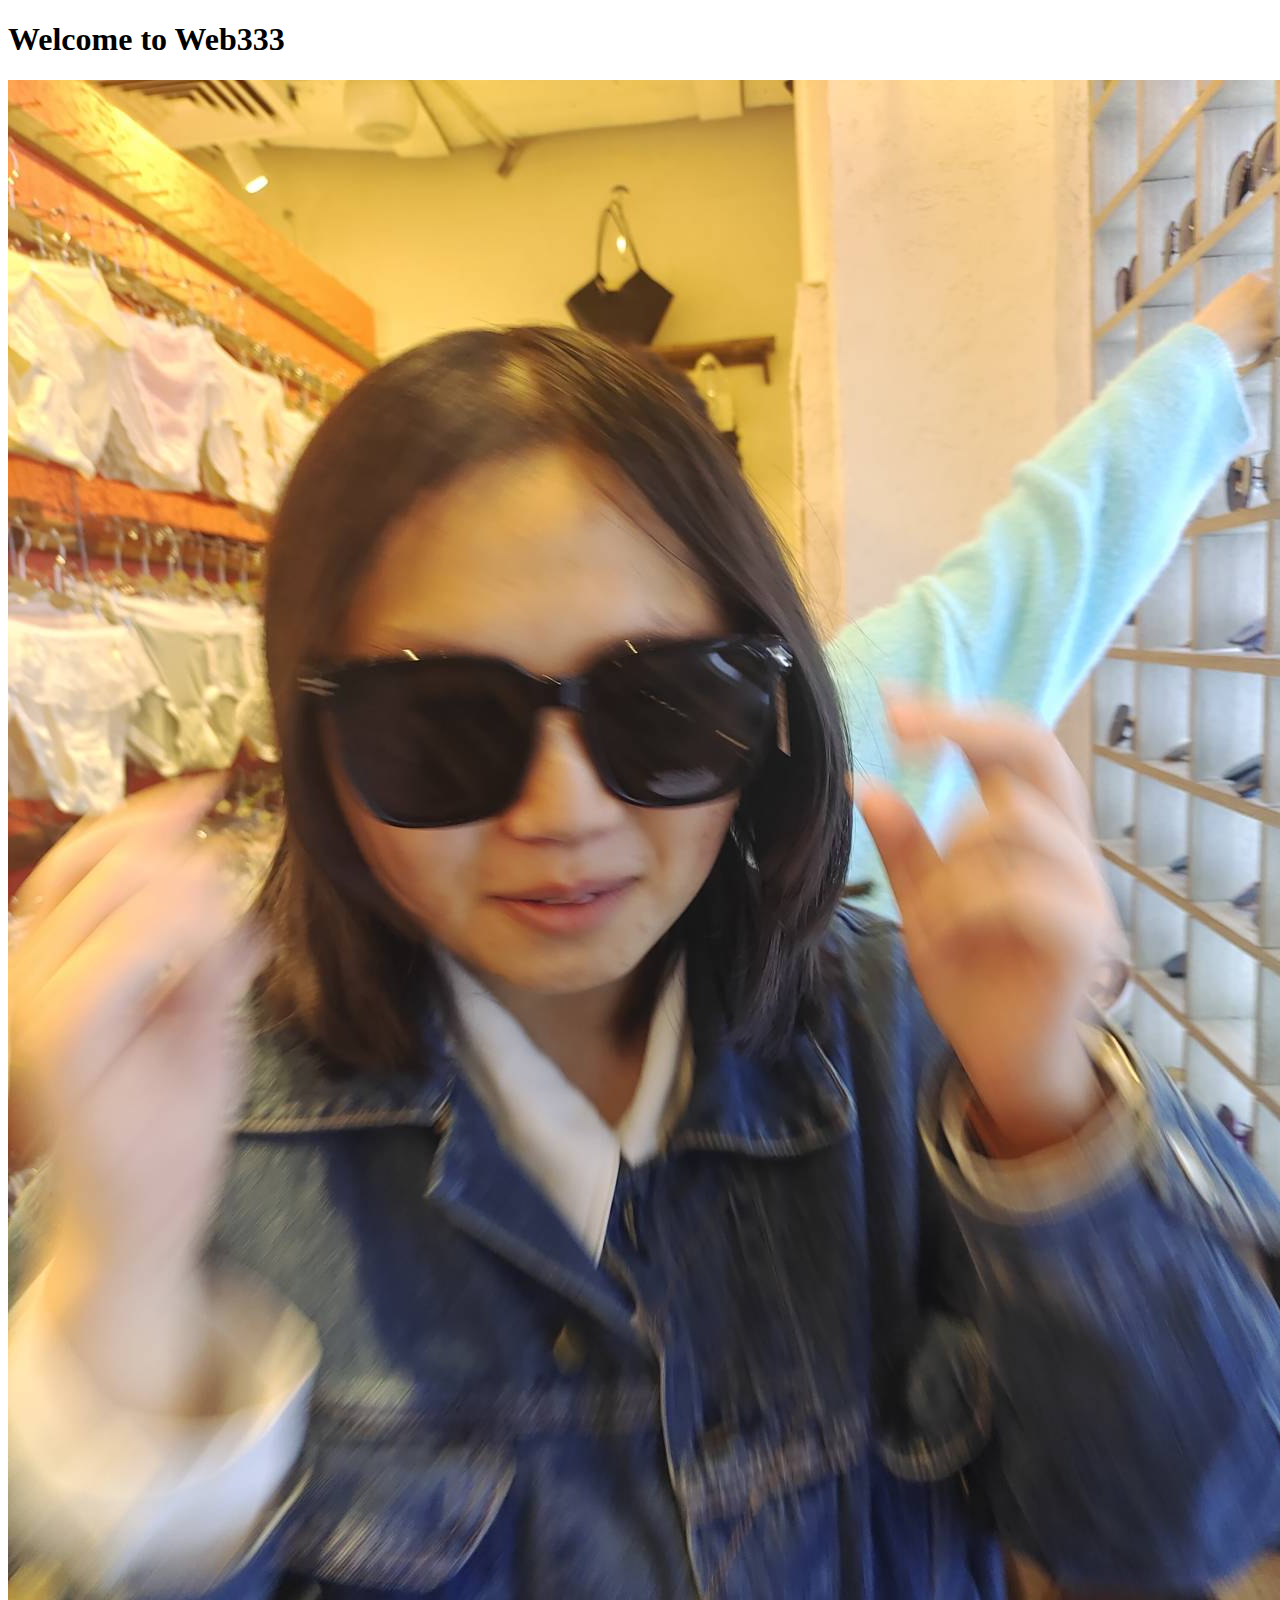
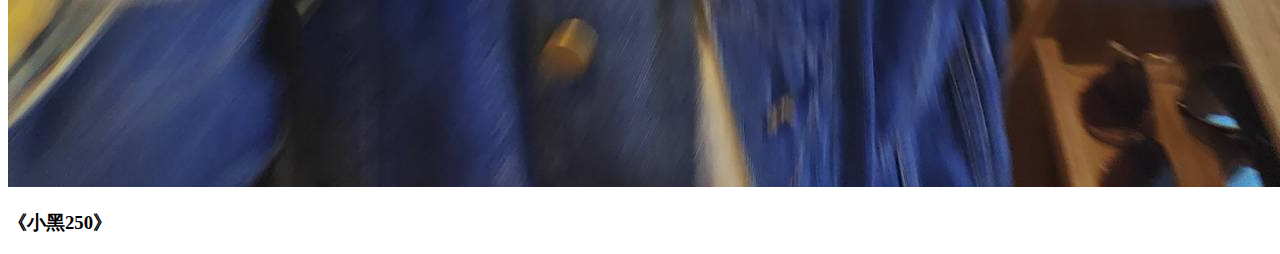
==== index.html @ a86bb430 "update" ====
<!DOCTYPE html>
<html lang="en">
<head>
  <meta charset="UTF-8">
  <meta http-equiv="X-UA-Compatible" content="IE=edge">
  <meta name="viewport" content="width=device-width, initial-scale=1.0">
  <title>Web333</title>
</head>
<body>
  <h1>Welcome to Web333</h1>
  <img src="./hh.jpg"/>
  <h3>《小黑250》</h3>
</body>
</html>
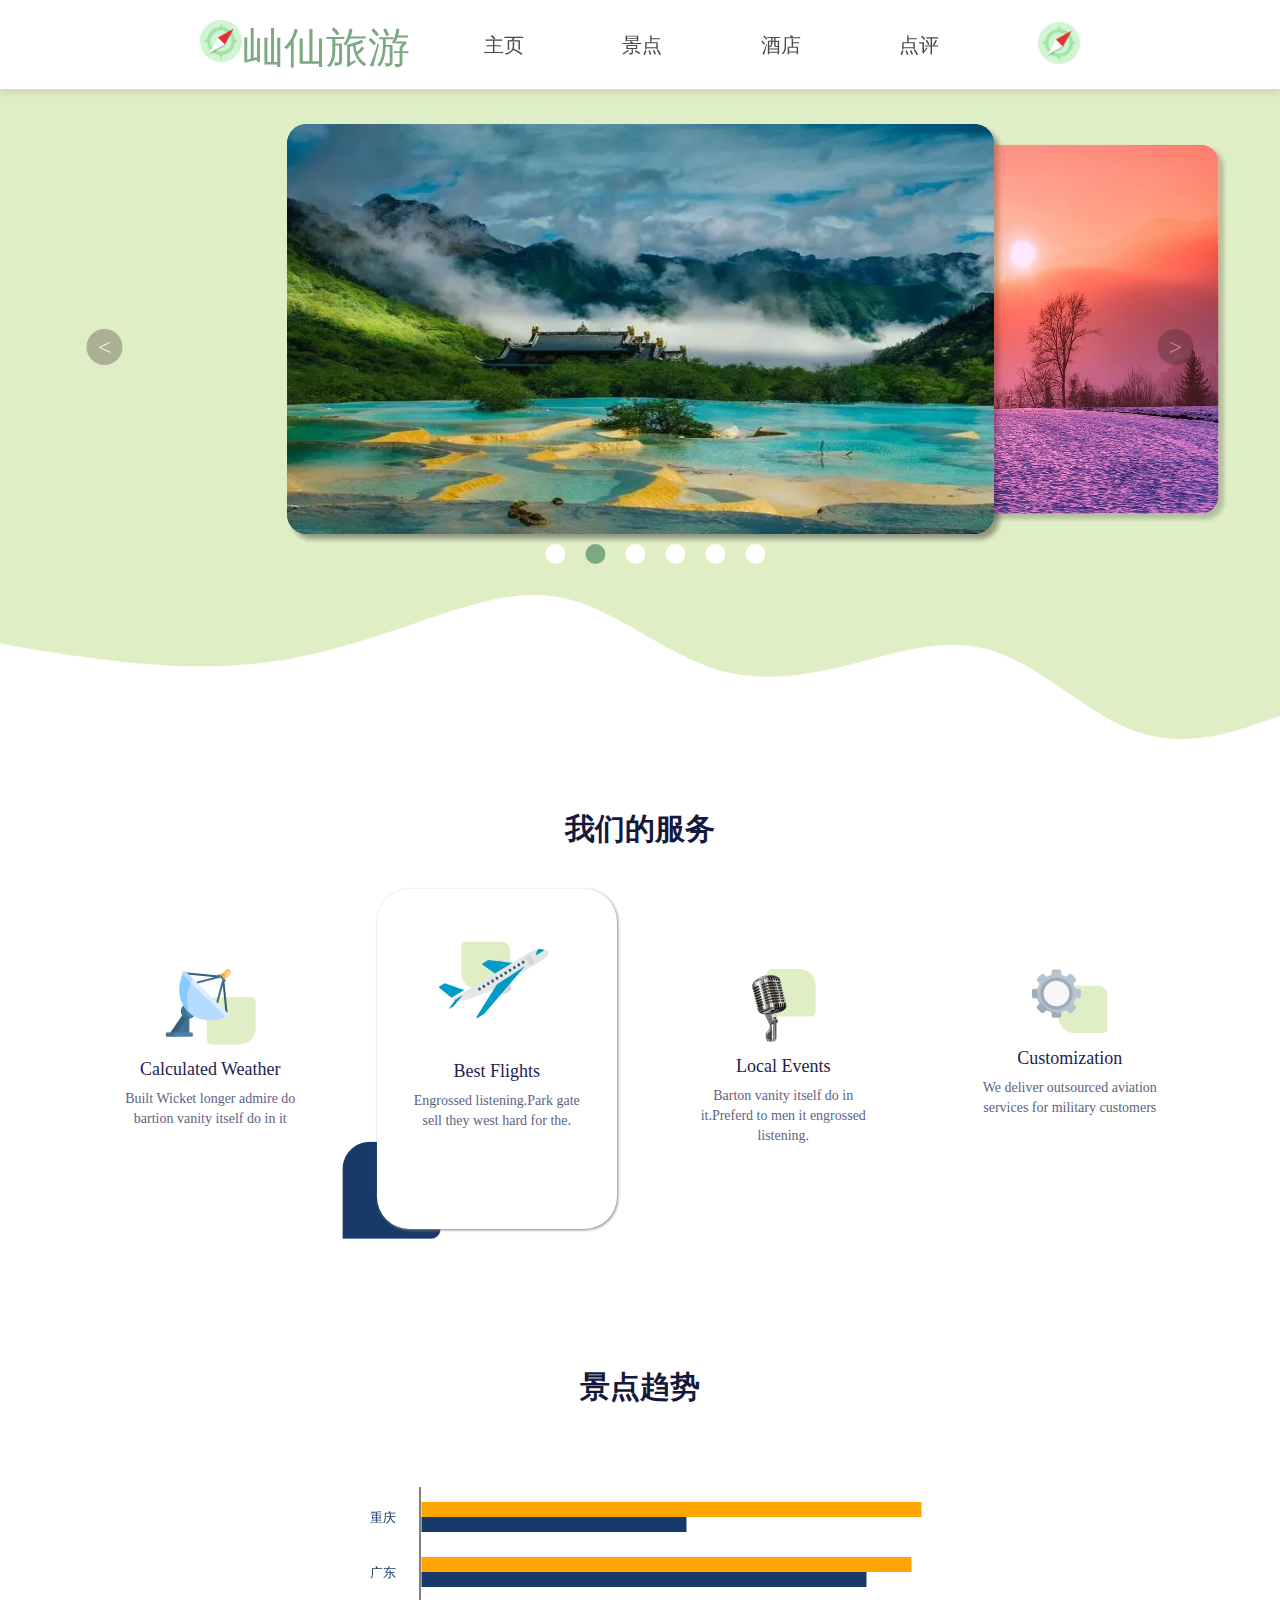
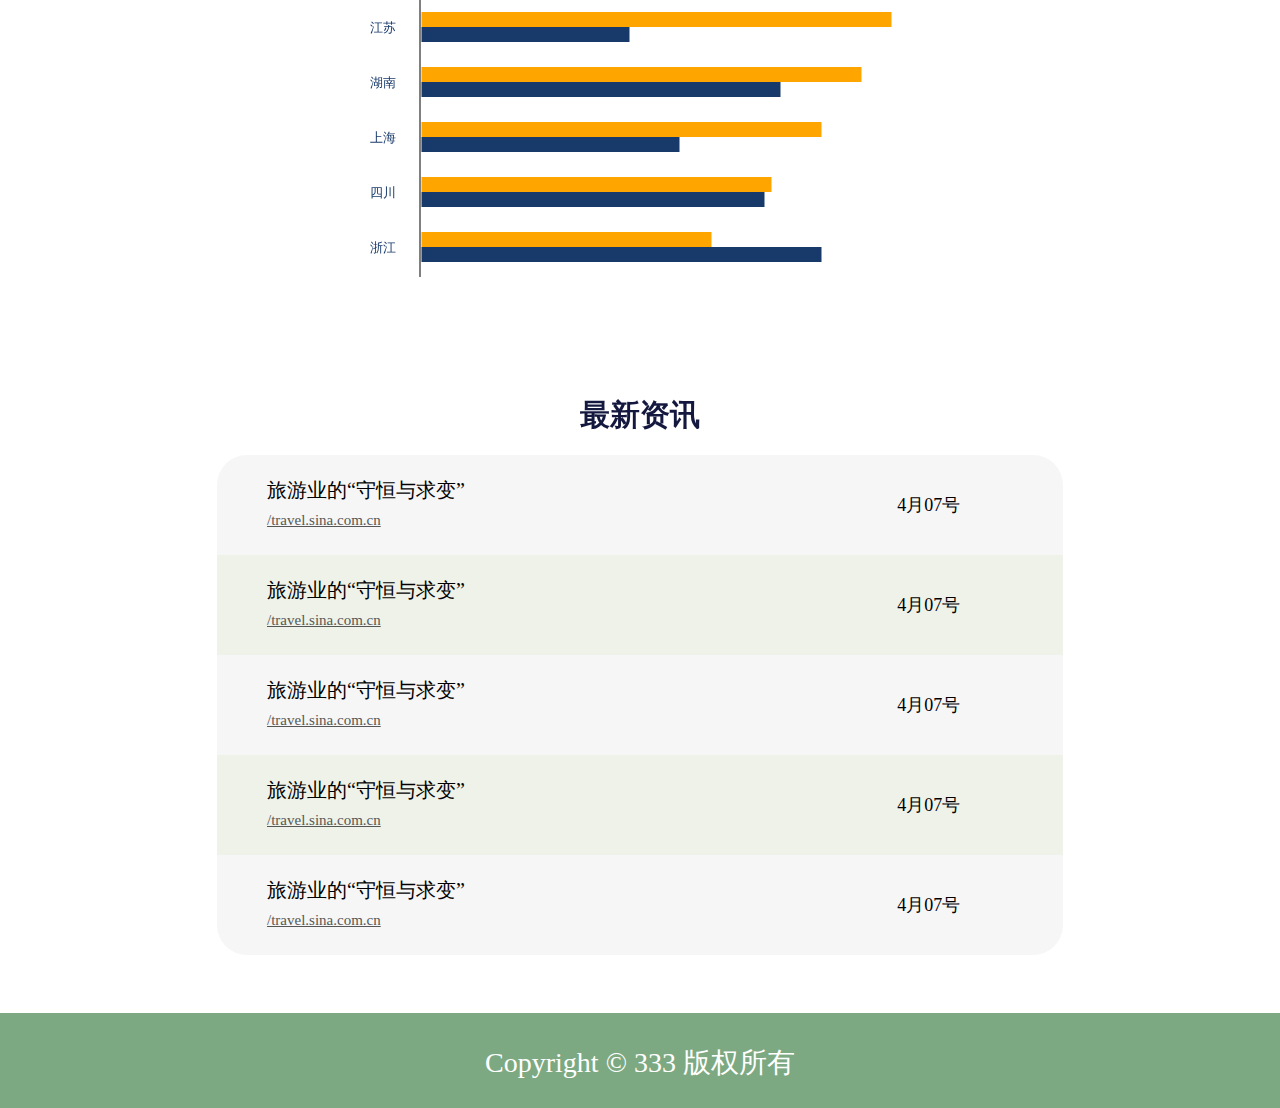
==== commit b9ee5fc7: "Add files via upload" ====
--- a/index.html
+++ b/index.html
@@ -1,14 +1,151 @@
-<!DOCTYPE html>
-<html lang="en">
-<head>
-  <meta charset="UTF-8">
-  <meta http-equiv="X-UA-Compatible" content="IE=edge">
-  <meta name="viewport" content="width=device-width, initial-scale=1.0">
-  <title>Web333</title>
-</head>
-<body>
-  <h1>Welcome to Web333</h1>
-  <img src="./hh.jpg"/>
-  <h3>《小黑250》</h3>
-</body>
+<!DOCTYPE html>
+<html lang="en">
+<head>
+  <meta charset="UTF-8">
+  <meta http-equiv="X-UA-Compatible" content="IE=edge">
+  <meta name="viewport" content="width=device-width, initial-scale=1.0">
+  <title>屾仙旅游</title>
+  <link rel="shortcut icon" href="./素材/logo.png">
+  <link href="./CSS/index.css" rel="stylesheet" type="text/css">
+<body>
+  
+    <nav>
+      <ul>
+        <li><img src="./素材/logo.png"/><span>屾仙旅游</span></li>
+        <li class="nav"><a href="">主页</a></li>
+        <li class="nav"><a href="" >景点</a></li>
+        <li class="nav"><a href="">酒店</a></li>
+        <li class="nav firNav"><a href="">点评</a>
+          <ul class="secNav">
+            <li>攥写点评</li>
+            <li>发布照片</li>
+          </ul>
+        </li>
+        <li><img src="./素材/logo.png"/></li>
+      </ul>
+    </nav>
+    <header>
+    <!-- 轮播图 -->
+    <section id="map">
+      <div class="map">
+        <!-- 左右按钮 -->
+        <a class="left arrow">&lt</a>
+        <a class="right arrow">&gt</a>
+        <!-- 轮播图片 -->
+        <ul class="imgs">
+          <li class="ones">
+          <a href="#"><img src="./素材/轮播图1.jpg" alt=""></a>
+          </li>
+          <li class="two">
+            <a href="#" ><img src="./素材/轮播图2.jpg" alt=""></a>
+          </li>
+          <li class="three">
+            <a href="#"><img src="./素材/轮播图3.jpg" alt=""></a>
+          </li>
+          <li class="four">
+            <a href="#"><img src="./素材/轮播图4.png" alt=""></a>
+          </li>
+          <li class="five">
+            <a href="#"><img src="./素材/轮播图5.jpg" alt=""></a>
+          </li>
+          <li class="six">
+            <a href="#"><img src="./素材/轮播图6.jpg" alt=""></a>
+          </li>
+        </ul>
+        <!-- 小圆圈 -->
+        <ul class="list">       
+        </ul>
+        <div class="lrbox lefts"></div>
+        <div class="lrbox rights"></div>
+      </div>
+    </section>
+
+  </header>
+
+  <main>
+    <h2>我们的服务</h2>
+    <section>
+      <div class="service">
+        <figure>
+          <img src="./素材/主页1.png"/>
+          <figcaption>Calculated Weather</figcaption>
+          <figcaption>Built Wicket longer admire do bartion vanity itself do in it</figcaption>
+        </figure>
+      </div>
+
+      <div class="service">
+        <figure>
+          <img src="./素材/主页2.png"/>
+          <figcaption>Best Flights</figcaption>
+          <figcaption>Engrossed listening.Park gate sell they west hard for the.</figcaption>
+        </figure>
+        <img src="./素材/主页2-1.png"/>
+      </div>
+
+      <div class="service">
+        <figure>
+          <img src="./素材/主页4.png"/>
+          <figcaption>Local Events</figcaption>
+          <figcaption>Barton vanity itself do in it.Preferd to men it engrossed listening.</figcaption>
+        </figure>
+      </div>
+
+      <div class="service">
+        <figure>
+          <img src="./素材/主页5.png"/>
+          <figcaption>Customization</figcaption>
+          <figcaption>We deliver outsourced aviation services for military customers</figcaption>
+        </figure>
+      </div>
+    </section>
+
+    <section>
+    <!-- canvas画图 -->
+    <h2>景点趋势</h2>
+    <div>
+      <canvas id="canvas" width="600px" height="600px">
+      </canvas>
+    </div>
+    </section>
+
+    <section>
+      <h2>最新资讯</h2>
+      <!-- <div> -->
+        <table>
+          <tr>
+            <td>旅游业的“守恒与求变”<br/>
+            <a href="/travel.sina.com.cn">/travel.sina.com.cn</a></td>
+            <td>4月07号</td>
+          </tr>
+          <tr>
+            <td>旅游业的“守恒与求变”
+            <br/><a href="/travel.sina.com.cn">/travel.sina.com.cn</a></td>
+            <td>4月07号</td>
+          </tr>
+          <tr>
+            <td>旅游业的“守恒与求变”<br/>
+            <a href="/travel.sina.com.cn">/travel.sina.com.cn</a></td>
+            <td>4月07号</td>
+          </tr>
+          <tr>
+            <td>旅游业的“守恒与求变”<br/>
+            <a href="/travel.sina.com.cn">/travel.sina.com.cn</a></td>
+            <td>4月07号</td>
+          </tr>
+          <tr>
+            <td>旅游业的“守恒与求变”<br/>
+            <a href="/travel.sina.com.cn">/travel.sina.com.cn</a></td>
+            <td>4月07号</td>
+          </tr>
+        </table>
+      <!-- </div> -->
+    </section>
+  </main>
+
+  <footer>
+    <p>Copyright © 333 版权所有</p>
+  </footer>
+
+  <script type="text/javascript" src="./JS/index.js"></script>
+</body>
 </html>--- a/CSS/index.css
+++ b/CSS/index.css
@@ -0,0 +1,339 @@
+*{
+  margin: 0;
+  border: 0;
+  padding: 0;
+  -webkit-user-select: none;
+  -moz-user-select: none;
+  -ms-user-select: none;
+  user-select: none;
+}
+
+/* header部分 */
+/* 导航栏nav */
+nav{
+  position: sticky;
+  top:0;
+  z-index: 99999;
+  background-color: #FFFFFF;
+  box-shadow: 0px 5px 5px rgba(73, 71, 71, 0.1);
+}
+nav ul{
+  height: 89px;
+  padding: 0 200px;
+  display:flex;
+  justify-content:space-between;
+  align-items: center;
+}
+/*网站图标*/
+nav img:first-of-type{ 
+  width:42px;
+  height:42px;
+}
+nav span{
+  color: #7CA982;
+  font-family: 'FZYaoTi';
+  font-size: 42px;
+  line-height: 42px;
+} 
+/* nav一般字体 */
+nav li{
+  font-family: 'SimSun';   
+  font-size: 20px;
+  line-height: 20px;
+  list-style: none;
+   transition: all 0.3s ease;
+}
+.nav{
+  width: 65px;
+}
+/* .nav:last-of-type{
+  position: relative;
+} */
+nav li a{
+  text-decoration: none;
+  color: #4A4A4A;
+}
+/* 触摸导航栏后 */
+.nav:hover{
+  font-family: 'Spectral SC';
+  font-size: 32px;
+  line-height: 32px;
+  font-weight: 700;
+  cursor: pointer;
+  padding: 0 0 15px 0;
+	border-bottom:5px solid #7CA982;
+}
+.firNav{
+  position: relative;
+  /* float: left; */
+}
+.secNav{
+  padding:0;
+  display: none;
+  position: absolute;
+  width: 140px;
+  height: 80px;
+  top: 45px;
+  left: -35px;
+  background-color:#FFFFFF;
+  font-size: 10px;
+  text-align: center; 
+  box-shadow: 0px 3px 9px #888888;
+}
+.firNav:hover .secNav{
+  display: block;
+  z-index: 999;
+}
+.secNav li{
+  padding:10px 0;
+}
+.secNav li:hover{
+  background-color:rgba(131, 124, 124, 0.2);
+}
+
+/* 轮播图 */
+#map{
+  height:650px;
+  width: 100%;
+  background:url("/素材/背景.png");
+  background-size: 100% 100%;
+  z-index: -1;
+}
+.map{
+  height: 410px;
+  width: 707px;
+  position: relative;
+  top: -170px;
+  left: 50%;
+   transform: translate(-50%,50%);/*居中 */
+} 
+.map a{
+  text-decoration: none;
+}
+.map li{
+  list-style-type: none;
+}
+.map img{
+  width: 707px;
+  height:410px;
+  border-radius: 20px;
+  box-shadow: 5px 5px 5px rgba(0,0,0,0.2);
+}
+.imgs{
+  width: 707px;
+  height:410px;
+  position: absolute;
+  top: 0;
+  left: 50%;
+  transform: translate(-50%,0%);
+}
+.imgs li{
+  position: absolute;
+  width: 707px;
+  transition:1s ease;
+}
+/* 左右按钮 */
+.map .arrow{
+  position: absolute;
+  font-size: 24px;
+  color: white;
+  width: 36px;
+  height: 36px;
+  line-height: 36px;
+  text-align: center;
+  background-color: rgb(53, 34, 34);
+  border-radius: 18px;
+  opacity: 0.3;
+  z-index: 999;
+  top: 50%;
+}
+.map .left{
+  left: -200px;
+}
+.map .right{
+  right: -200px;
+}
+.left:hover,.right:hover{
+  opacity: 0.8;
+}
+.imgs .one{
+  transform: translateX(-260px) scale(0.9);
+  z-index: 1;
+}
+.imgs .two {
+  z-index: 2;
+}
+.imgs .three {
+  transform: translateX(260px) scale(0.9);
+  z-index: 1;
+}
+/* 刚开始不显示的图片就放在中间图片的下面 */
+.imgs .four {
+  transform: scale(0.9);
+  z-index: -1;
+}
+.imgs .five {
+  transform: scale(0.9);
+  z-index: -1;
+}
+.imgs .six {
+  transform: scale(0.9);
+  z-index: -1;
+}
+/* 小圆圈 */
+.list{
+  position: absolute;
+  bottom: -30px;
+  left: 50%;
+  margin-left: -105px;
+  z-index: 333;
+}
+.list li{
+  float: left;
+  width: 20px;
+  height: 20px;
+  background-color: #FFFFFF;
+  border-radius: 50%;
+  margin: 0 10px;
+  cursor: pointer; 
+}
+.list .change{
+  background-color: #7CA982;
+}
+/* 左右两边各一个盒子,实现点击图片翻页 */
+.lrbox{
+  position: absolute;
+  height: 331px;
+  width: 180px;
+  cursor: pointer; 
+}
+.rights{
+  right: -185px;
+  bottom: 35px;
+}
+.lefts{
+  left: -185px;
+  bottom: 35px;
+}
+
+
+/*main部分 */
+main{
+  text-align: center;
+}
+h2{
+  line-height: 80px;
+  font-size: 30px;
+  font-family: "Signika SC";
+  color: #14183E;
+}
+/* 我们的服务 */
+main section:first-of-type {
+  width: 1146px;
+  height: 478px;
+  margin:0 auto;
+  /* margin-bottom: 50px; */
+  display:flex;
+  justify-content:center;
+}
+/* 每个div小盒子 */
+.service{
+  width: 240px;
+  height: 260px;
+  border-radius: 32.49px; 
+  margin: 20px auto;
+  padding-top: 80px;
+}
+.service:hover{
+  box-shadow: 0px 0px 8px #888888;
+}
+.service:nth-of-type(2){
+  padding-top: 15px;
+  height: 325px;
+  background-color: white;
+  box-shadow: 1px 1px 3px #888888;
+}
+.service:nth-of-type(2) img:last-child{
+  position: relative;
+  top: 10px;
+  left: -105px;
+  z-index: -1;
+}
+/* 字体 */
+.service figcaption:first-of-type{
+  font-family: "Open Sans";
+  color: #1E1D4C;
+  font-size: 18px;
+  line-height: 40px;
+  margin: 0;
+}
+.service figcaption{
+  font-weight: "Poppins";
+  color: #5E6282;
+  font-size: 14px;
+  line-height: 20px;
+  margin: 0 30px;
+}
+
+/* 景点趋势 */
+section:nth-of-type(2){
+  width: 746px;
+  height: 578px;
+  margin: 0 auto;
+  margin-bottom: 50px;
+}
+
+/* 最新资讯 */
+section:last-of-type{
+  width: 846px;
+  height: 588px;
+  margin: 0 auto;
+  margin-bottom: 50px;
+}
+table{
+  border-collapse: separate;
+  border-spacing: 0;
+  border-radius: 30px;
+  overflow: hidden;
+  line-height: 28px;
+  
+}
+table a{
+  color: #575757;
+  font-size: 15px;
+}
+tr{
+  height: 100px;
+  font-size: 20px;
+  font-size: "SimSun";
+} 
+tr:nth-child(2n+1)
+{
+  background-color:#F6F6F6; 
+}
+tr:nth-child(2n)
+{
+  background-color: #EFF2E8;
+}
+td:nth-child(2n+1){
+  width: 580px;
+  padding: 0 0 0 50px;
+  text-align: left; 
+}
+td:nth-child(2n){
+  width: 300px;
+  font-size: 18px;
+}
+
+
+/* footer部分 */
+footer p{
+  height:33px;
+  background-color:#7CA982;
+  font-family: "SimSun";
+  font-style: normal;
+  color: #FFFFFF;
+  font-size: 28px;
+  text-align: center;
+  padding:31px 0;
+}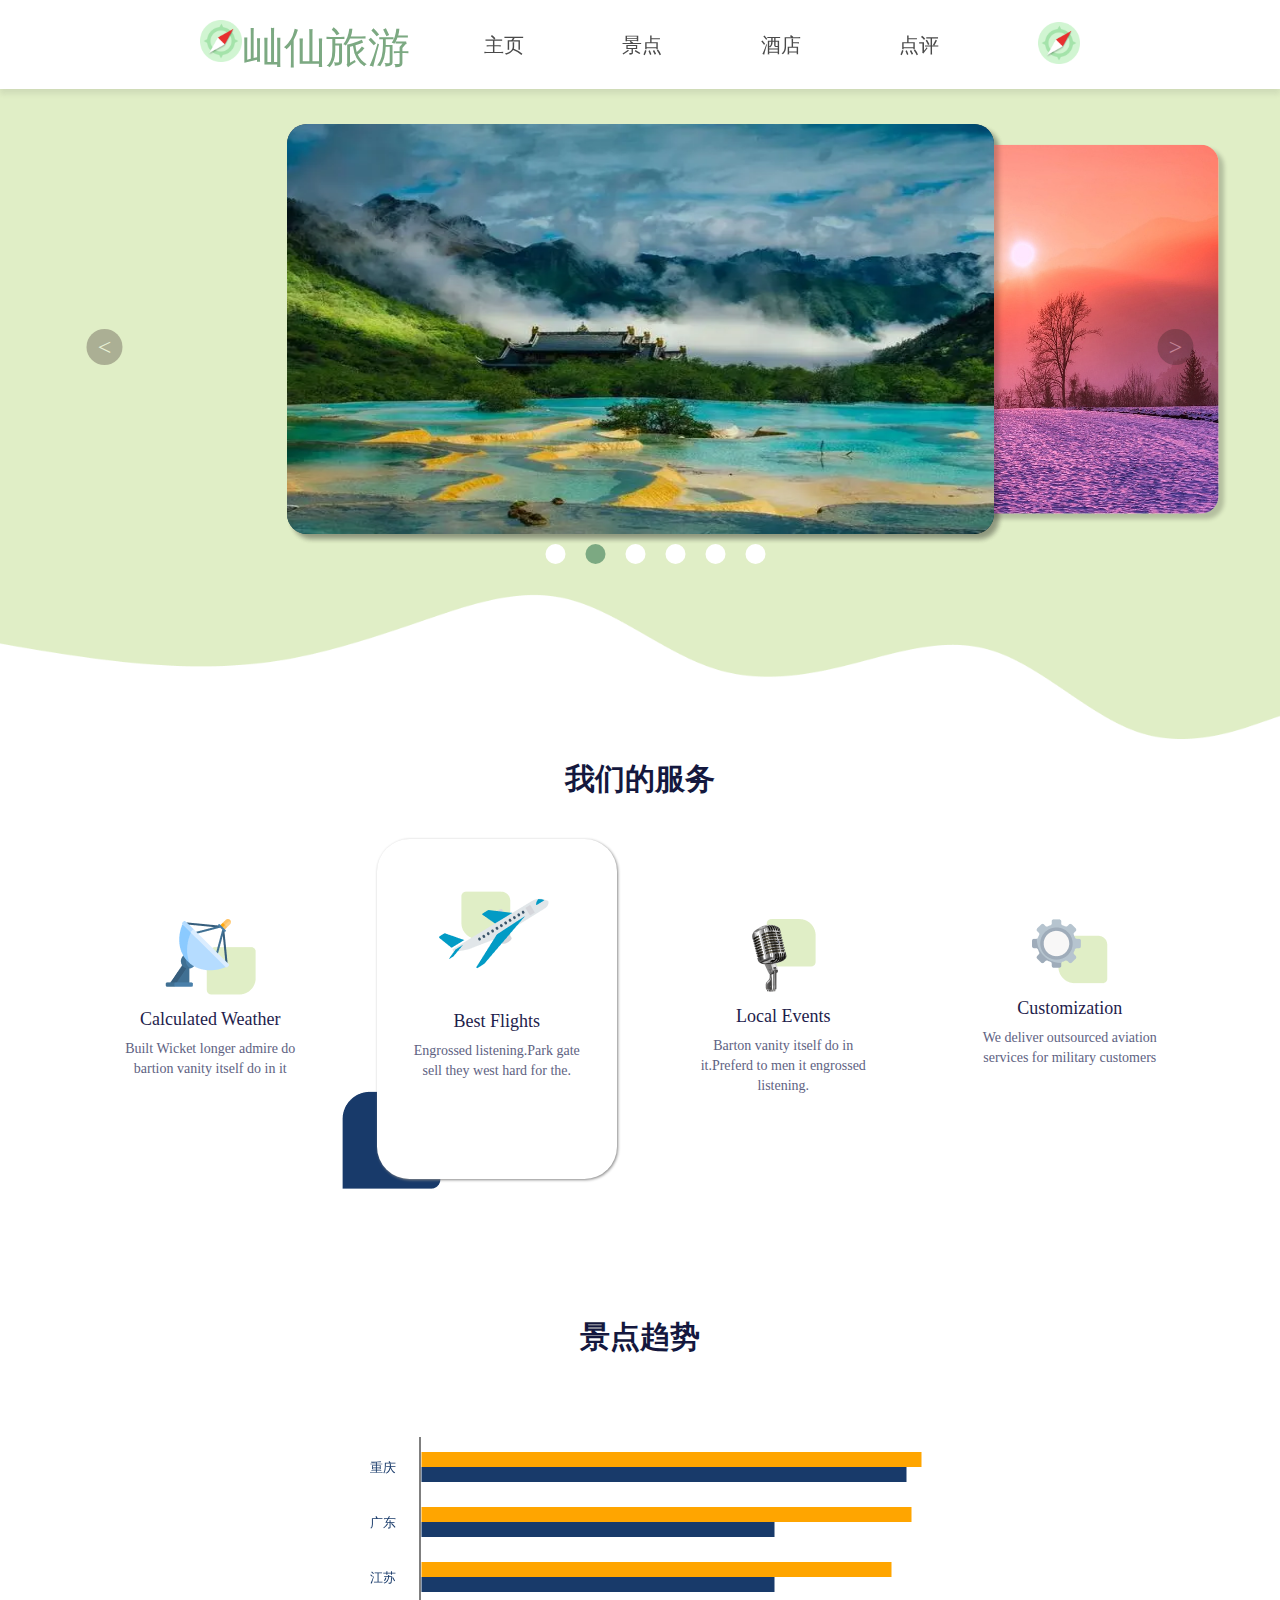
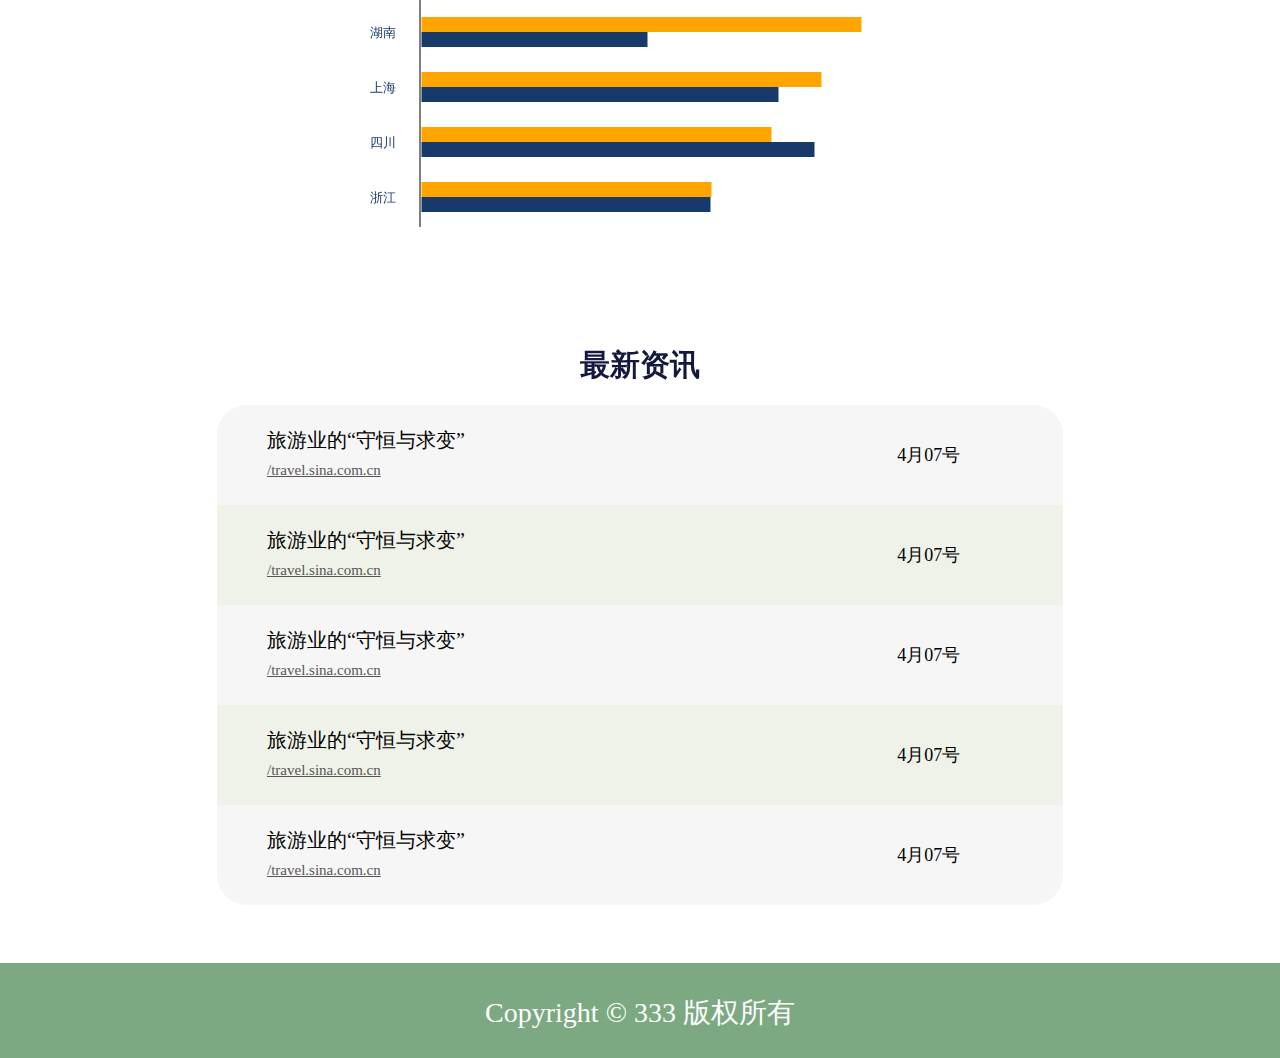
==== commit 9d717b9e: "Add files via upload" ====
--- a/index.html
+++ b/index.html
@@ -26,7 +26,7 @@
     </nav>
     <header>
     <!-- 轮播图 -->
-    <section id="map">
+    <section>
       <div class="map">
         <!-- 左右按钮 -->
         <a class="left arrow">&lt</a>
--- a/CSS/index.css
+++ b/CSS/index.css
@@ -92,10 +92,10 @@
 }
 
 /* 轮播图 */
-#map{
+header{
   height:650px;
   width: 100%;
-  background:url("/素材/背景.png");
+  background:url("../素材/背景.png");
   background-size: 100% 100%;
   z-index: -1;
 }
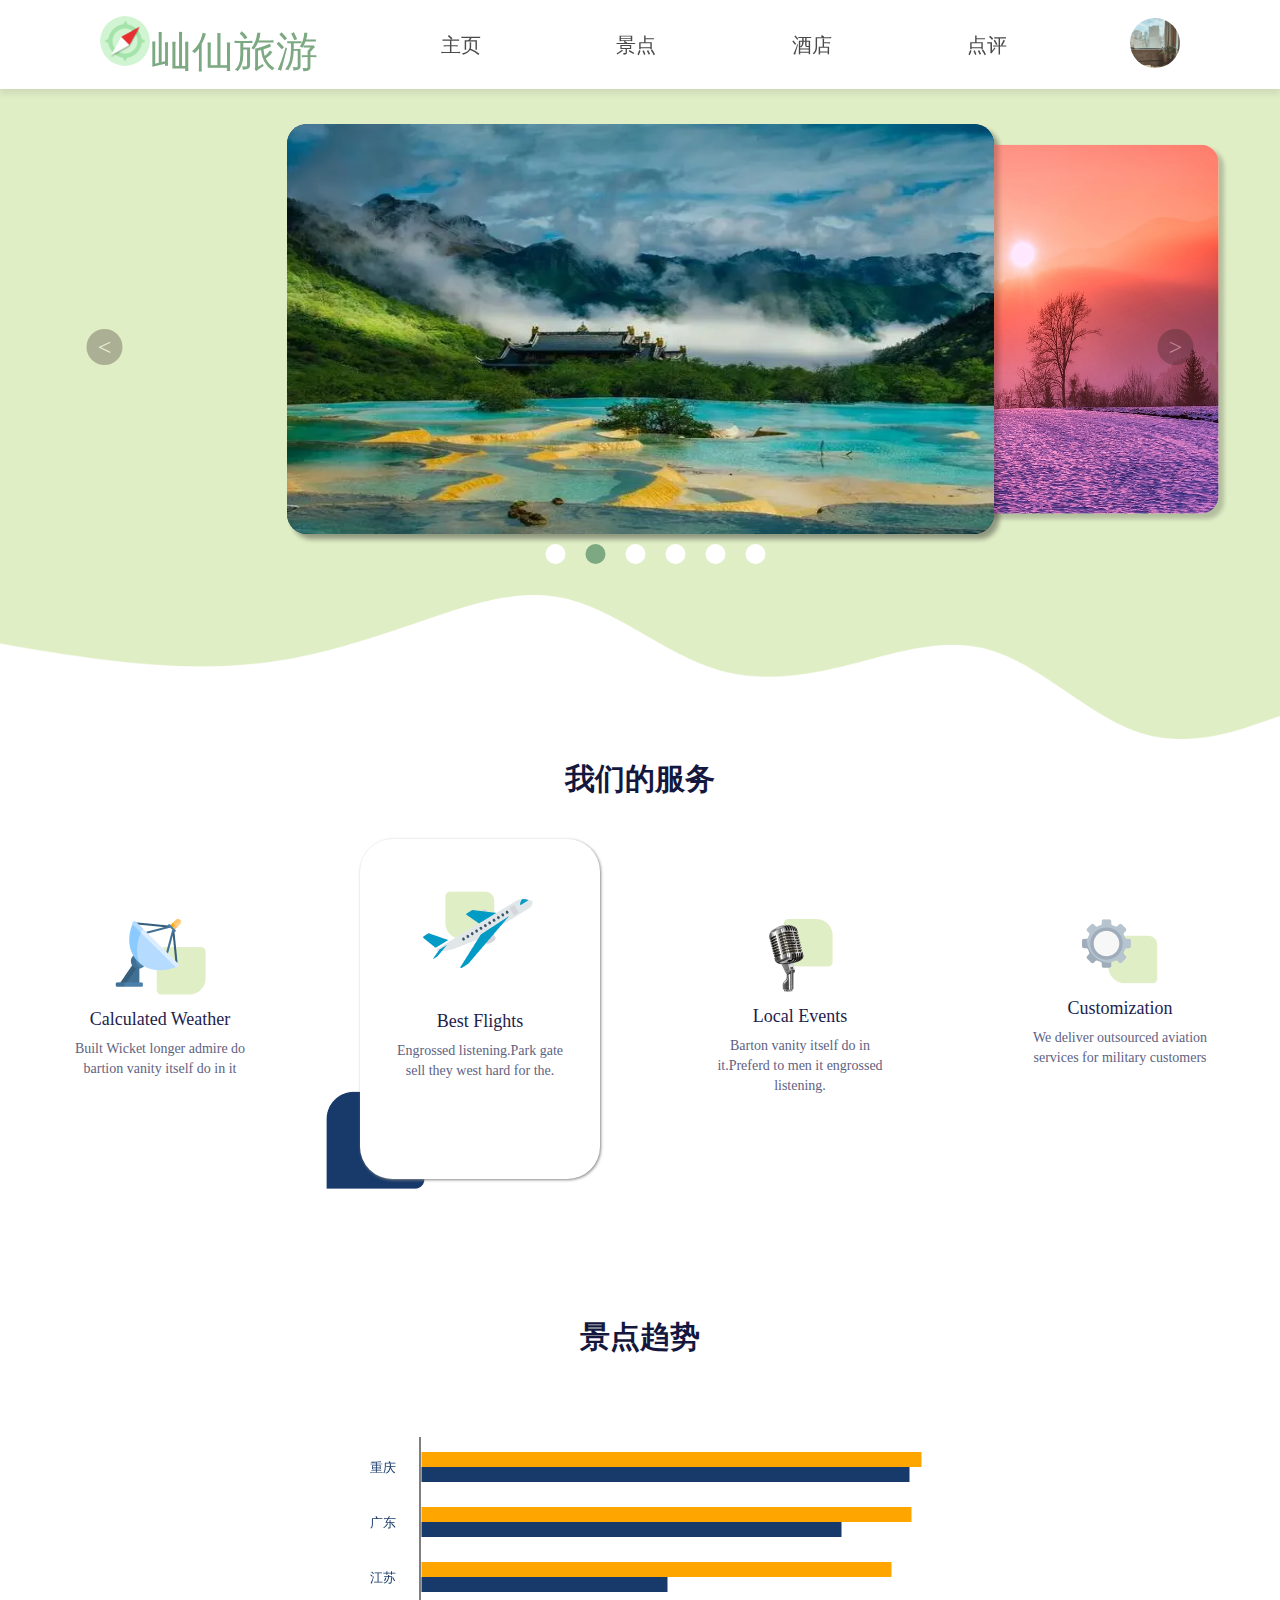
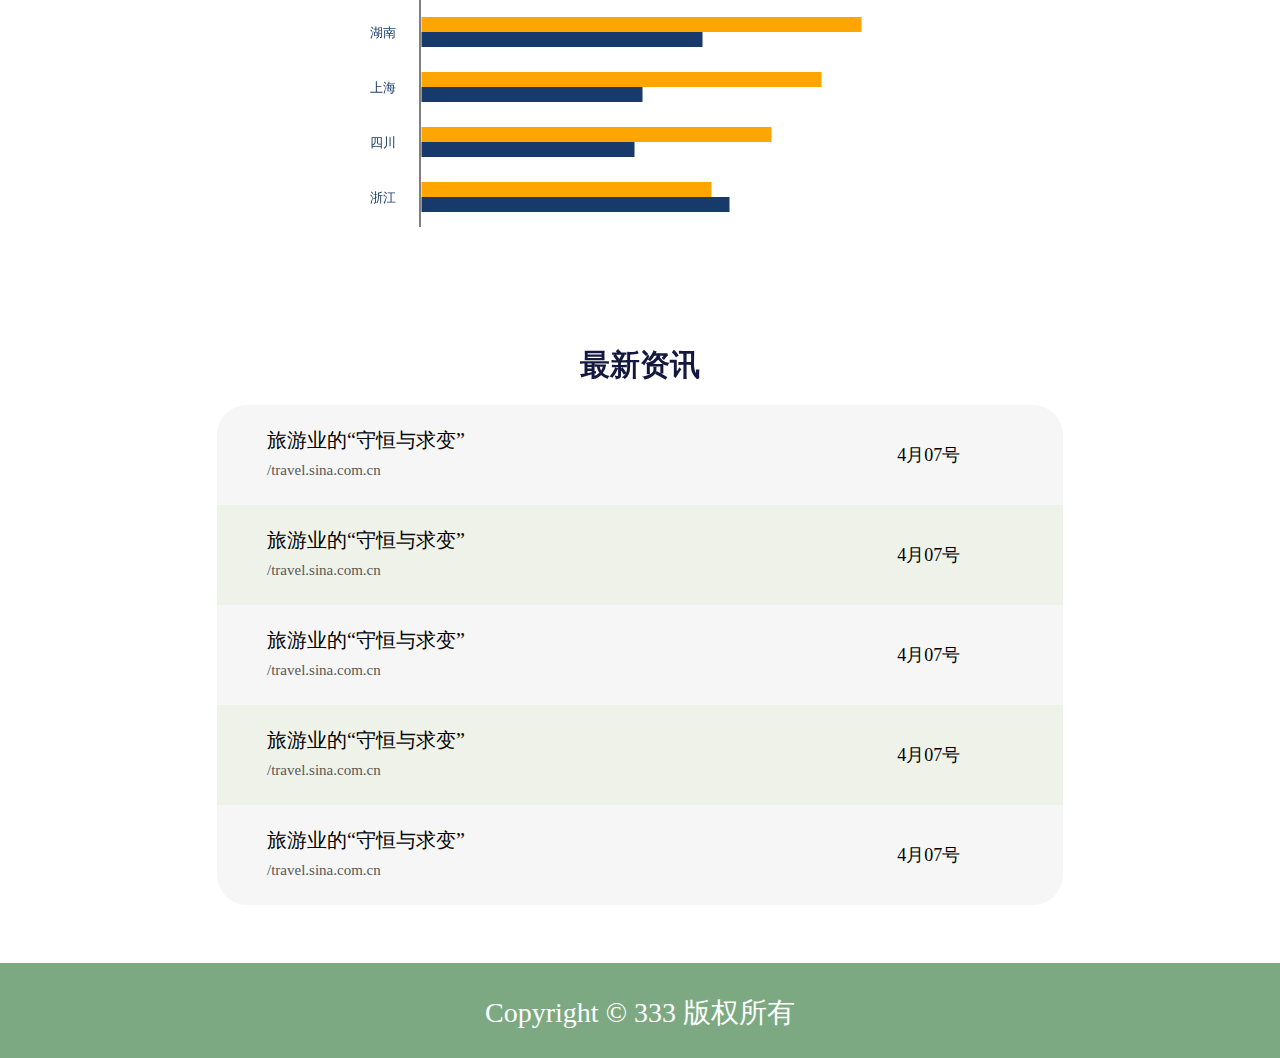
==== commit 752be642: "update" ====
--- a/index.html
+++ b/index.html
@@ -3,15 +3,16 @@
 <head>
   <meta charset="UTF-8">
   <meta http-equiv="X-UA-Compatible" content="IE=edge">
-  <meta name="viewport" content="width=device-width, initial-scale=1.0">
+  <meta name="viewport" content="width=device-width,initial-scale=1.0,minimum-scale=1.0,maximum-scale=1.0">
   <title>屾仙旅游</title>
   <link rel="shortcut icon" href="./素材/logo.png">
-  <link href="./CSS/index.css" rel="stylesheet" type="text/css">
+  <link href="CSS/index.css" rel="stylesheet" type="text/css">
+  <link href="CSS/index_iphone.css" rel="stylesheet" media="screen and (max-device-width:900px)" />
 <body>
-  
-    <nav>
-      <ul>
-        <li><img src="./素材/logo.png"/><span>屾仙旅游</span></li>
+    <nav>  
+      <a href="javascript:void(0);" class="icon">&#9776;</a>
+      <ul class="topNav" id="topNav">
+        <li class="logo"><img src="./素材/logo.png"/>屾仙旅游</li>
         <li class="nav"><a href="">主页</a></li>
         <li class="nav"><a href="" >景点</a></li>
         <li class="nav"><a href="">酒店</a></li>
@@ -21,7 +22,7 @@
             <li>发布照片</li>
           </ul>
         </li>
-        <li><img src="./素材/logo.png"/></li>
+        <li class="photo"><a href="personalWeb.html"><img src="./素材/1.png"/></a></li>
       </ul>
     </nav>
     <header>
@@ -147,5 +148,18 @@
   </footer>
 
   <script type="text/javascript" src="./JS/index.js"></script>
+  <script>
+    var x = document.getElementById("topNav");
+    var btn=document.getElementsByClassName("icon")[0];
+    btn.onclick=navShow;
+    function navShow() {   
+      if (x.className === "topNav") {
+        x.className += " responsive";
+      } else {
+        x.className = "topNav";
+      }      
+      console.log("你点了一哈");
+    }
+  </script>
 </body>
 </html>--- a/CSS/index.css
+++ b/CSS/index.css
@@ -7,29 +7,96 @@
   -ms-user-select: none;
   user-select: none;
 }
+a{
+  text-decoration: none;
+}
 
 /* header部分 */
 /* 导航栏nav */
+.icon{
+  display: none;
+  position: absolute; 
+  margin-left: 50px;
+  font-size: 65px;
+  color:#7CA982;
+}
+
+/* 自适应 */
+/* @media screen and (max-width: 900px) {
+  nav ul{margin: 0;}
+  .topNav .nav{display: none;}
+  .topNav li:first-child{margin: 0 auto;}
+  .icon {
+    display: block;         
+  }
+}
+@media screen and (max-width: 900px) {
+  ul.responsive{flex-direction: column;padding: 0;}
+  ul.responsive .nav{
+    display: block;
+    background-color:#76db83;
+    position: relative; 
+    top:35px;
+    left: -173px;
+    width: 60%;
+    padding: 40px 0;
+    border:#14183E 1px solid;
+    font-size: 35px;
+  }
+  ul.responsive li.logo{position: relative; top: 17px;left: -25px;}
+  ul.responsive li.photo{position: absolute;right:100px;top: 18px;}
+  ul.responsive .icon {
+    position: absolute;      
+  }
+  ul.responsive .nav:hover{
+    font-family: 'Spectral SC';
+    padding: 40px 0;
+    border-bottom:none;
+    background-color: #7CA982;
+    font-size: 35px;
+  }
+  ul.responsive .secNav{
+    top:101px;
+    left: 0;
+    width: 100%;
+    height: 112px;
+    box-shadow: none;
+  }
+  ul.responsive .secNav li{
+    padding: 18px 0;
+  }
+} */
+
+
 nav{
   position: sticky;
   top:0;
   z-index: 99999;
   background-color: #FFFFFF;
   box-shadow: 0px 5px 5px rgba(73, 71, 71, 0.1);
+  width: 100%;
 }
 nav ul{
+  box-sizing: border-box;
+  width: 100%;
   height: 89px;
-  padding: 0 200px;
+  padding:0 100px;
   display:flex;
   justify-content:space-between;
   align-items: center;
+  text-align: center;
 }
 /*网站图标*/
 nav img:first-of-type{ 
   width:42px;
   height:42px;
 }
-nav span{
+nav img:last-of-type{ 
+  width:50px;
+  height:50px;
+  border-radius: 50%;
+}
+nav ul .logo{
   color: #7CA982;
   font-family: 'FZYaoTi';
   font-size: 42px;
@@ -41,31 +108,30 @@
   font-size: 20px;
   line-height: 20px;
   list-style: none;
-   transition: all 0.3s ease;
+  transition: all 0.3s ease;
+}
+nav li :not(:first-of-type){
+  flex-shrink: 2;
+  border: 0;
 }
 .nav{
-  width: 65px;
-}
-/* .nav:last-of-type{
-  position: relative;
-} */
-nav li a{
+  width:65px;
+}
+nav ul li a{
   text-decoration: none;
   color: #4A4A4A;
 }
 /* 触摸导航栏后 */
 .nav:hover{
   font-family: 'Spectral SC';
-  font-size: 32px;
-  line-height: 32px;
+  font-size: 30px;
   font-weight: 700;
   cursor: pointer;
-  padding: 0 0 15px 0;
+  padding: 0 0 20px 0;
 	border-bottom:5px solid #7CA982;
 }
-.firNav{
-  position: relative;
-  /* float: left; */
+.firNav {
+  position: relative;  
 }
 .secNav{
   padding:0;
@@ -73,7 +139,7 @@
   position: absolute;
   width: 140px;
   height: 80px;
-  top: 45px;
+  top: 40px;
   left: -35px;
   background-color:#FFFFFF;
   font-size: 10px;
@@ -105,7 +171,7 @@
   position: relative;
   top: -170px;
   left: 50%;
-   transform: translate(-50%,50%);/*居中 */
+  transform: translate(-50%,50%);/*居中 */
 } 
 .map a{
   text-decoration: none;
@@ -227,14 +293,15 @@
   font-family: "Signika SC";
   color: #14183E;
 }
+
 /* 我们的服务 */
 main section:first-of-type {
-  width: 1146px;
+  width: 100%;
   height: 478px;
   margin:0 auto;
-  /* margin-bottom: 50px; */
   display:flex;
   justify-content:center;
+  flex: 1;
 }
 /* 每个div小盒子 */
 .service{
@@ -285,18 +352,18 @@
 
 /* 最新资讯 */
 section:last-of-type{
+  width: 100%;
+  height: 588px;
+  margin-bottom: 50px;
+}
+table{
   width: 846px;
-  height: 588px;
   margin: 0 auto;
-  margin-bottom: 50px;
-}
-table{
   border-collapse: separate;
   border-spacing: 0;
   border-radius: 30px;
   overflow: hidden;
   line-height: 28px;
-  
 }
 table a{
   color: #575757;
--- a/CSS/index_iphone.css
+++ b/CSS/index_iphone.css
@@ -0,0 +1,48 @@
+*{
+  /* overflow-x: hidden; */
+}
+
+@media screen and (max-width: 900px) {
+  nav ul{margin: 0;}
+  .topNav .nav{display: none;}
+  .topNav li:first-child{margin: 0 auto;}
+  .icon {
+    display: block;         
+  }
+}
+@media screen and (max-width: 900px) {
+  ul.responsive{flex-direction: column;padding: 0;}
+  ul.responsive .nav{
+    display: block;
+    background-color:#76db83;
+    position: relative; 
+    top:35px;
+    left: -173px;
+    width: 60%;
+    padding: 40px 0;
+    border:#14183E 1px solid;
+    font-size: 35px;
+  }
+  ul.responsive li.logo{position: relative; top: 17px;left: -25px;}
+  ul.responsive li.photo{position: absolute;right:100px;top: 18px;}
+  ul.responsive .icon {
+    position: absolute;      
+  }
+  ul.responsive .nav:hover{
+    font-family: 'Spectral SC';
+    padding: 40px 0;
+    border-bottom:none;
+    background-color: #7CA982;
+    font-size: 35px;
+  }
+  ul.responsive .secNav{
+    top:101px;
+    left: 0;
+    width: 100%;
+    height: 112px;
+    box-shadow: none;
+  }
+  ul.responsive .secNav li{
+    padding: 18px 0;
+  }
+}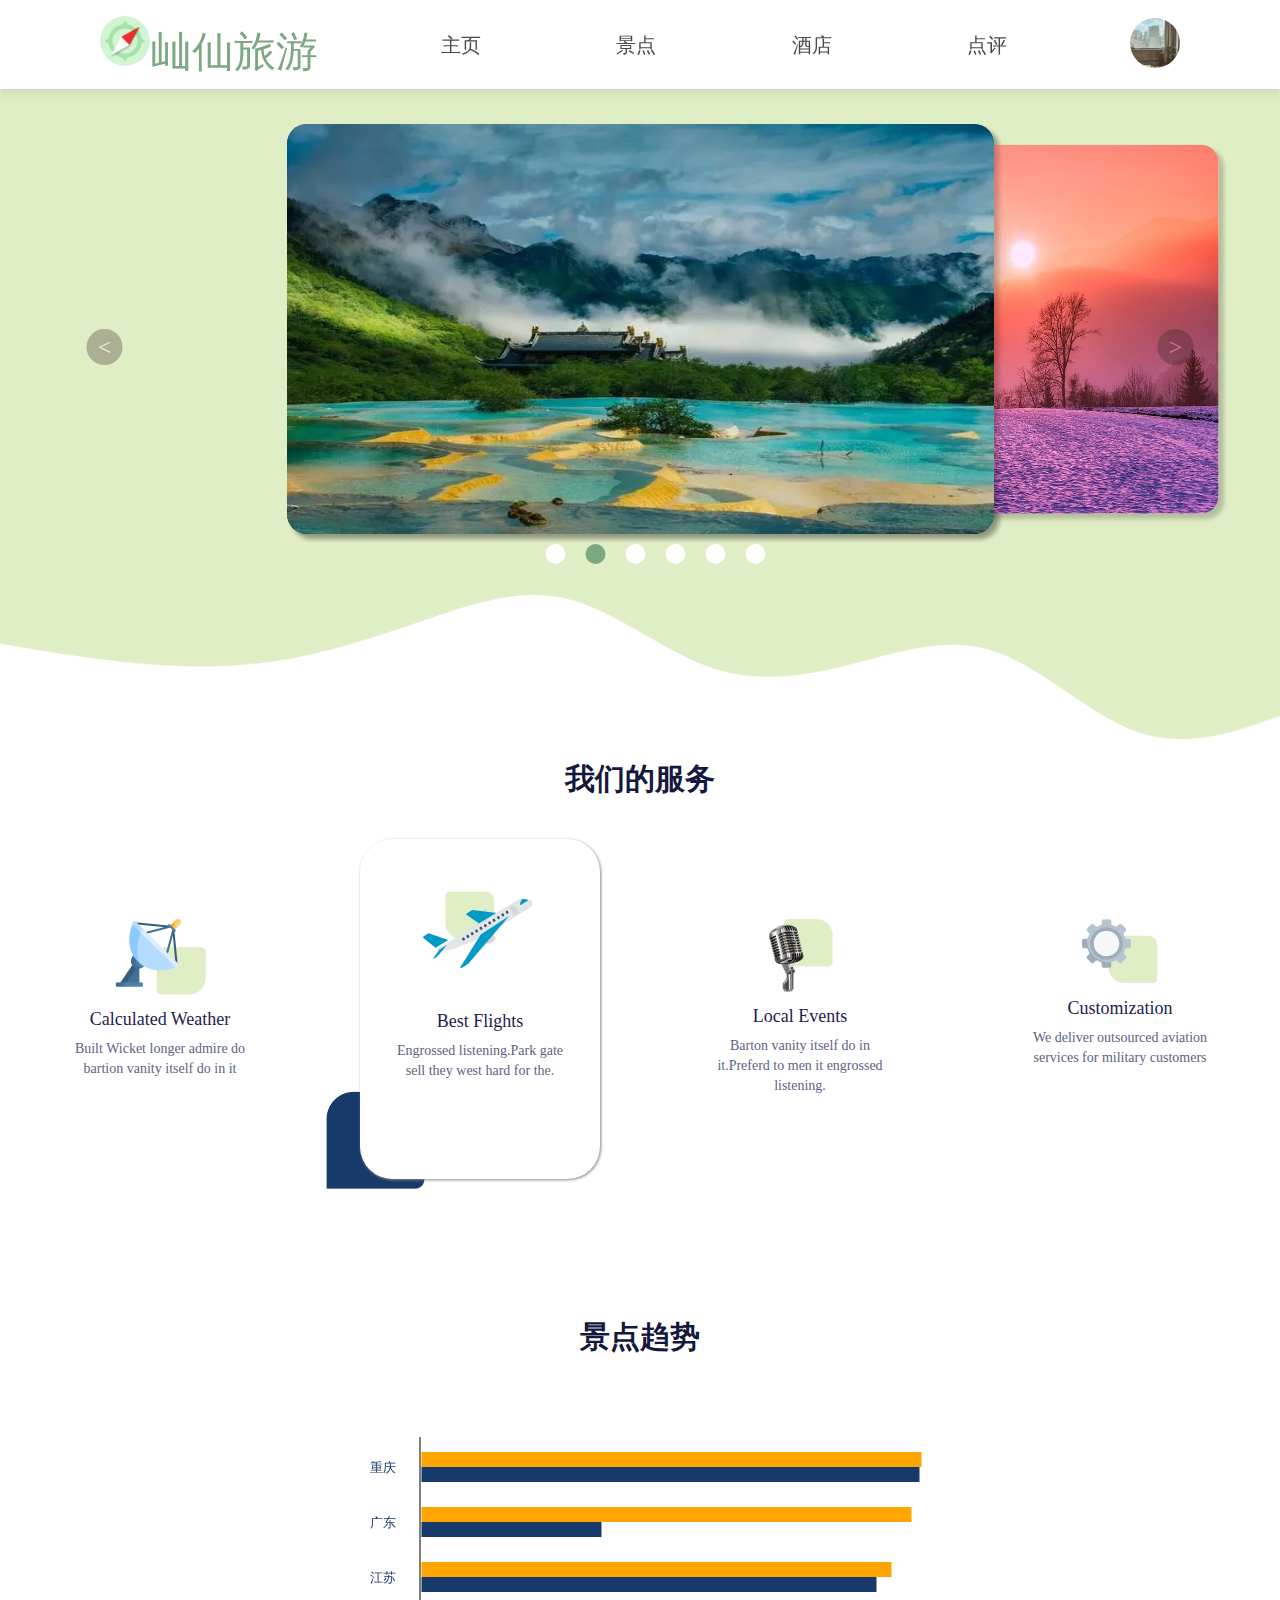
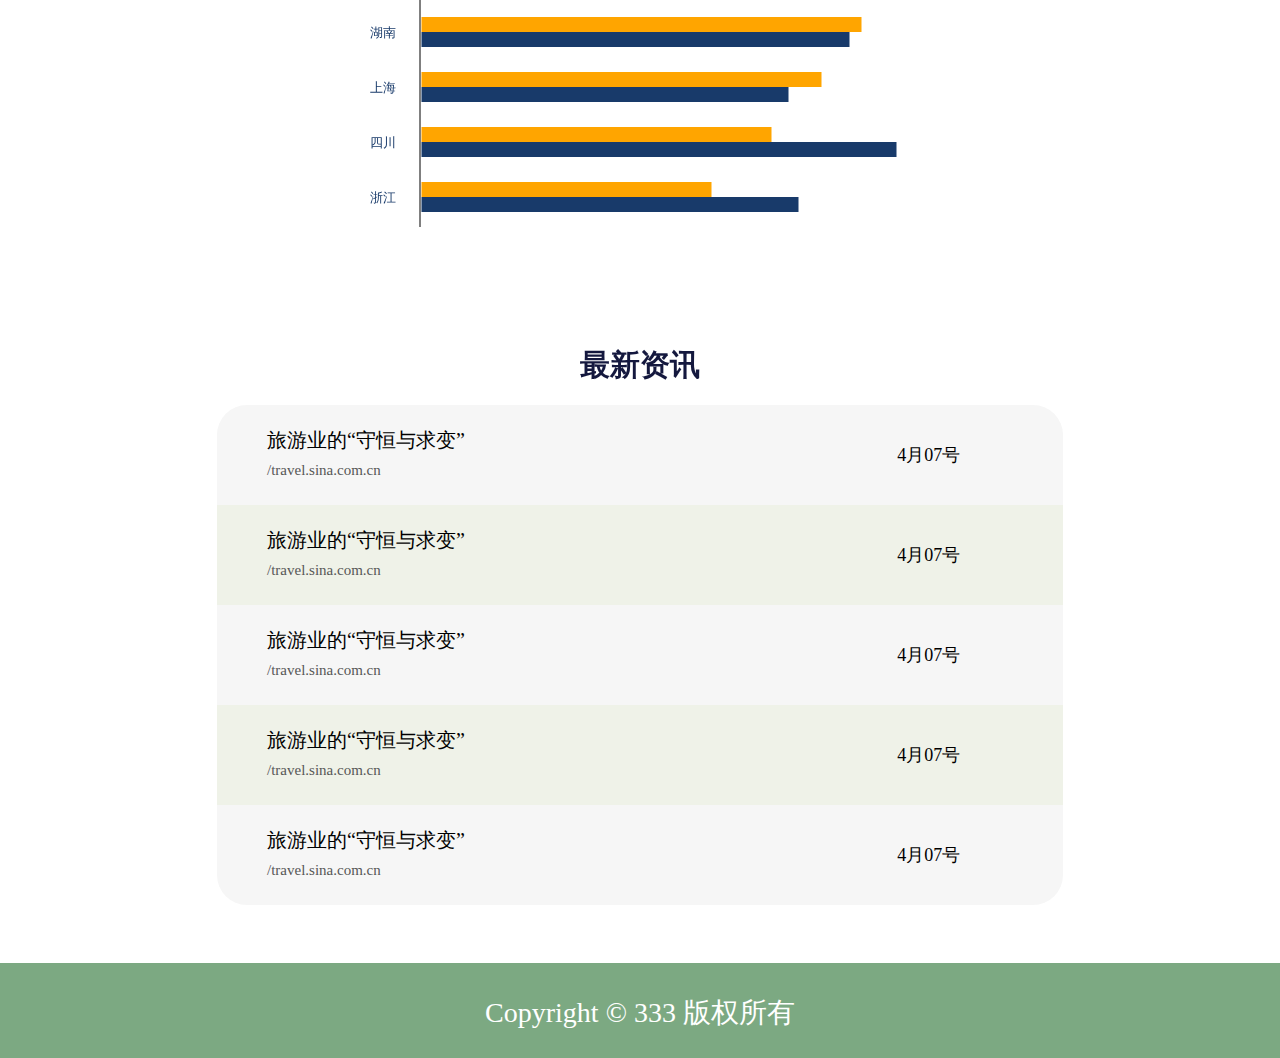
==== commit 11409260: "update" ====
--- a/index.html
+++ b/index.html
@@ -148,18 +148,5 @@
   </footer>
 
   <script type="text/javascript" src="./JS/index.js"></script>
-  <script>
-    var x = document.getElementById("topNav");
-    var btn=document.getElementsByClassName("icon")[0];
-    btn.onclick=navShow;
-    function navShow() {   
-      if (x.className === "topNav") {
-        x.className += " responsive";
-      } else {
-        x.className = "topNav";
-      }      
-      console.log("你点了一哈");
-    }
-  </script>
 </body>
 </html>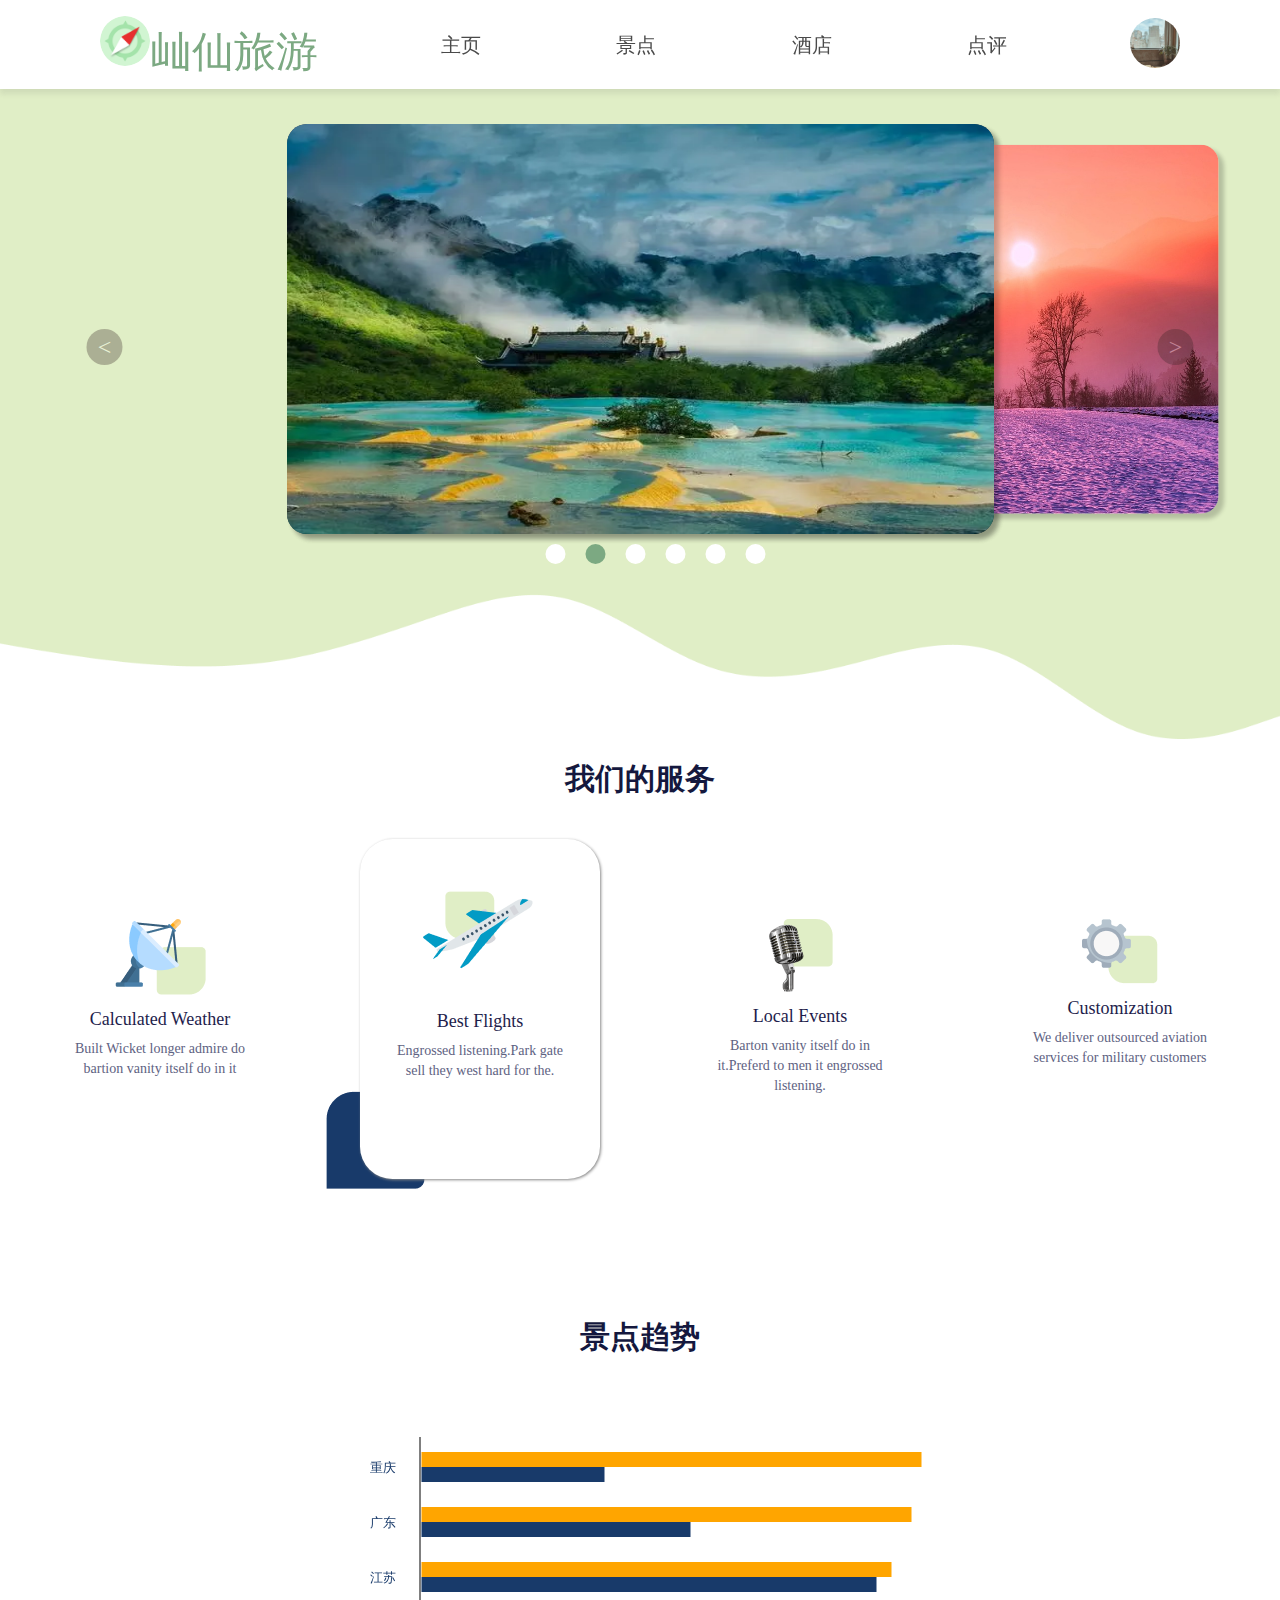
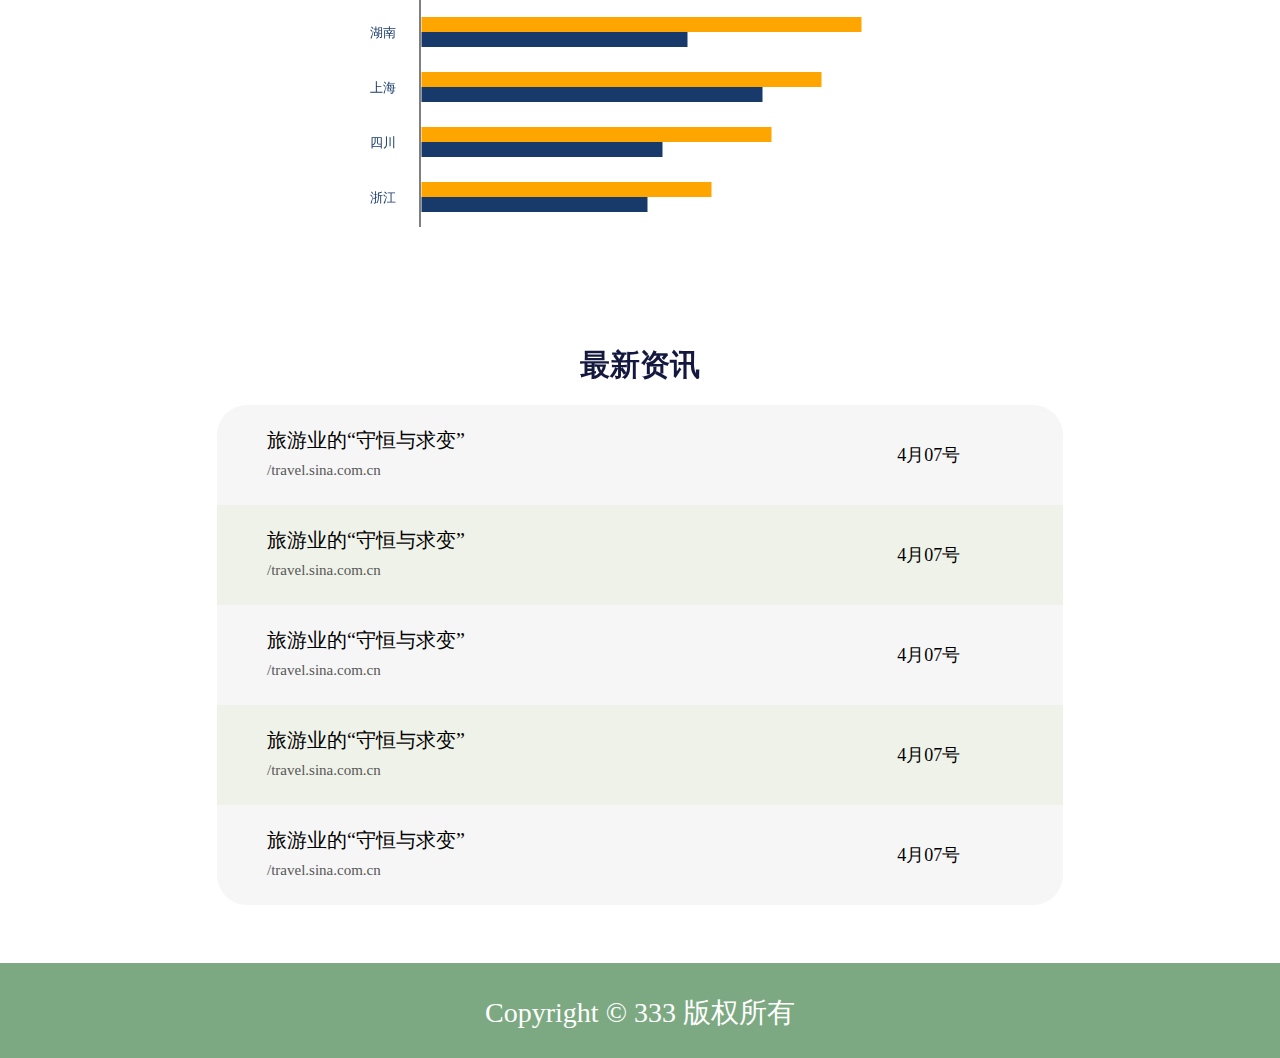
==== commit f7a36b8c: "update hamburger.js" ====
--- a/index.html
+++ b/index.html
@@ -148,5 +148,6 @@
   </footer>
 
   <script type="text/javascript" src="./JS/index.js"></script>
+  <script type="text/javascript" src="./JS/hamburger.js"></script>
 </body>
 </html>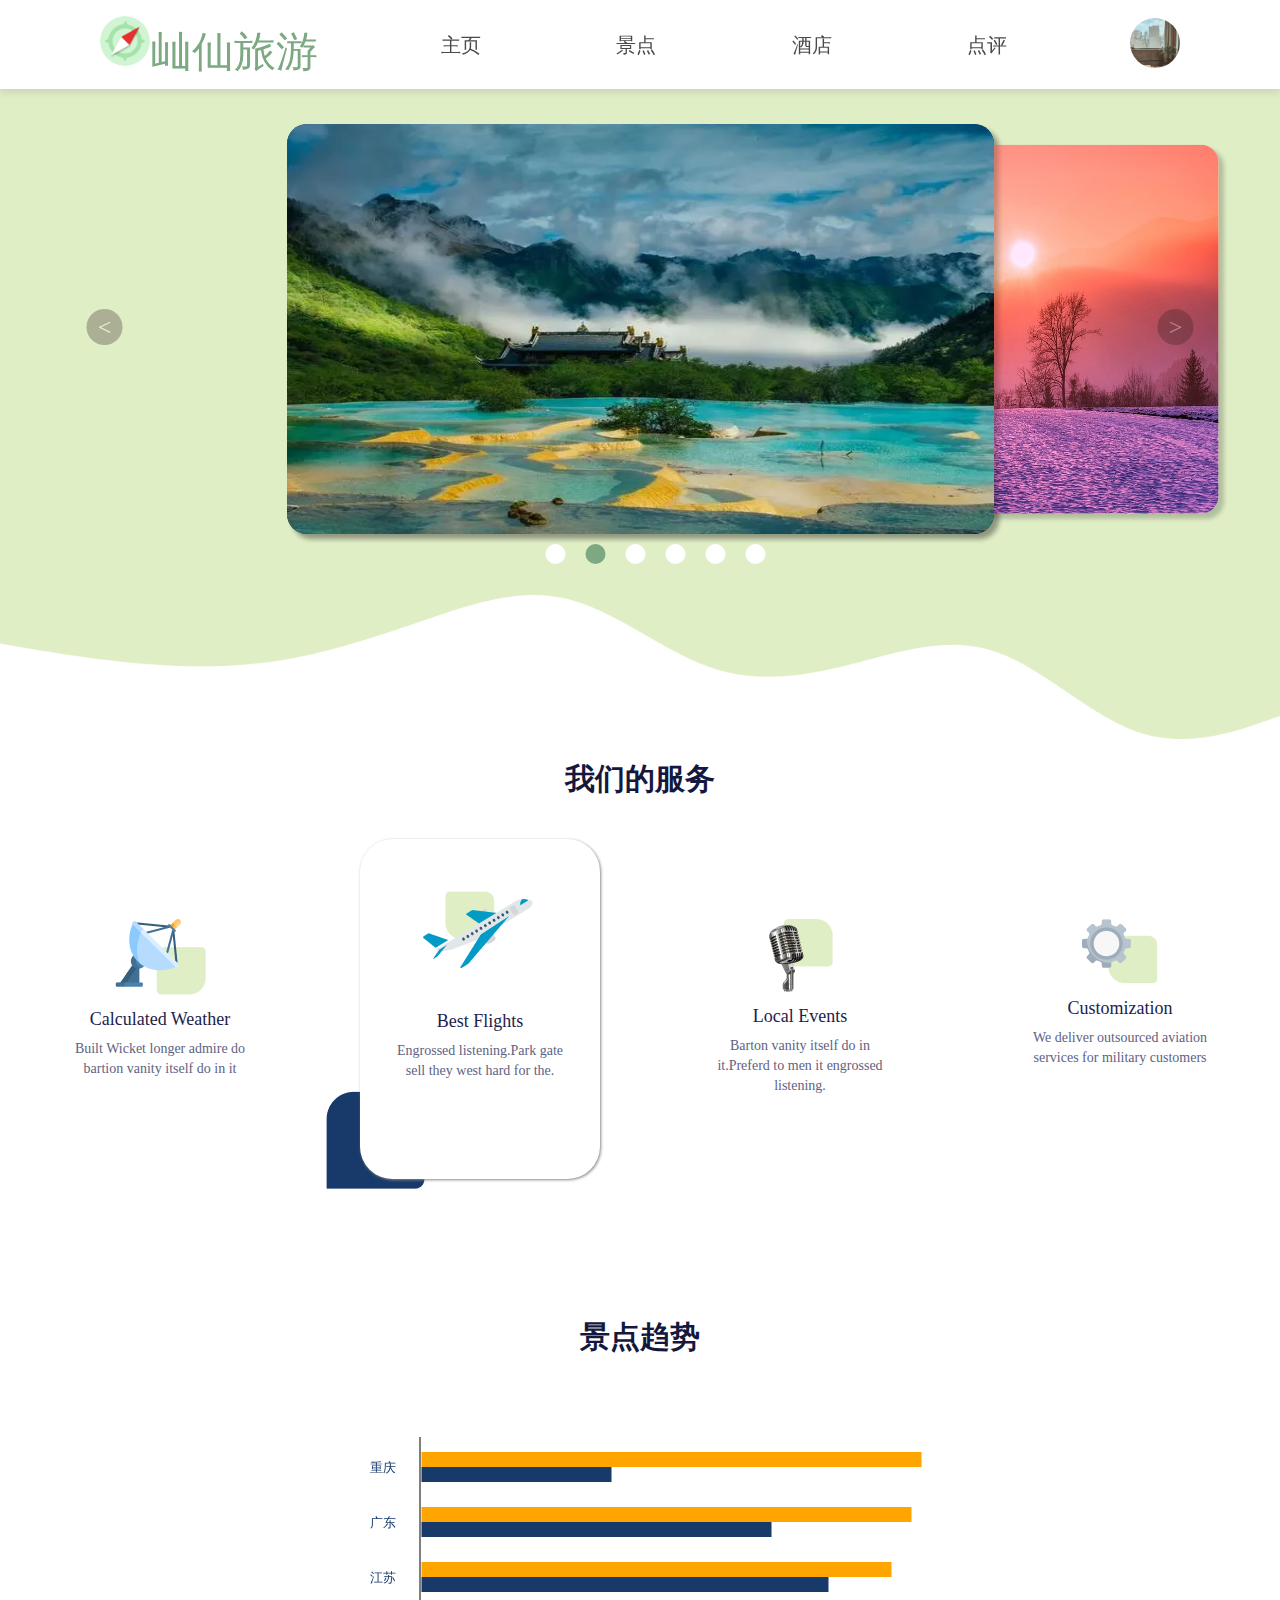
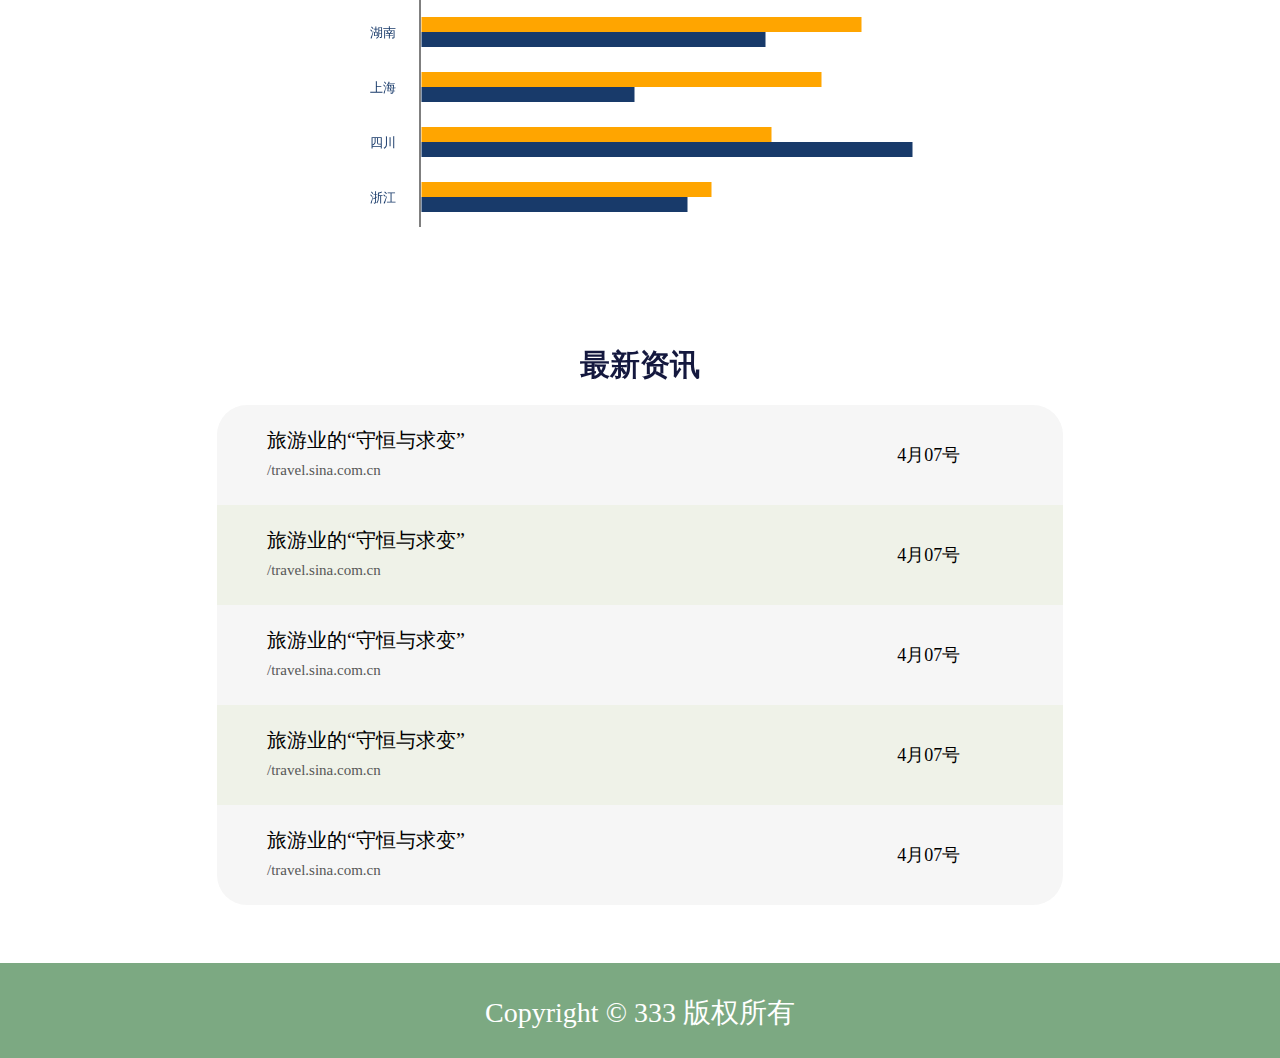
==== commit 0e27bb9b: "update transition" ====
--- a/index.html
+++ b/index.html
@@ -22,6 +22,7 @@
             <li>发布照片</li>
           </ul>
         </li>
+        <li class="nav perWeb"><a  href="personalWeb.html">个人中心</a></li>
         <li class="photo"><a href="personalWeb.html"><img src="./素材/1.png"/></a></li>
       </ul>
     </nav>
--- a/CSS/index.css
+++ b/CSS/index.css
@@ -117,6 +117,9 @@
 .nav{
   width:65px;
 }
+.perWeb{
+  display: none;
+}
 nav ul li a{
   text-decoration: none;
   color: #4A4A4A;
@@ -150,6 +153,7 @@
   display: block;
   z-index: 999;
 }
+
 .secNav li{
   padding:10px 0;
 }
@@ -211,7 +215,7 @@
   border-radius: 18px;
   opacity: 0.3;
   z-index: 999;
-  top: 50%;
+  top: 45%;
 }
 .map .left{
   left: -200px;
--- a/CSS/index_iphone.css
+++ b/CSS/index_iphone.css
@@ -4,7 +4,7 @@
 
 @media screen and (max-width: 900px) {
   nav ul{margin: 0;}
-  .topNav .nav{display: none;}
+  .topNav .nav,.photo{display: none;}
   .topNav li:first-child{margin: 0 auto;}
   .icon {
     display: block;         
@@ -12,21 +12,23 @@
 }
 @media screen and (max-width: 900px) {
   ul.responsive{flex-direction: column;padding: 0;}
+  ul.responsive li{transition: all 0.3s ease;}
   ul.responsive .nav{
     display: block;
     background-color:#76db83;
     position: relative; 
     top:35px;
-    left: -173px;
-    width: 60%;
+    left: -25%;
+    width: 50%;
     padding: 40px 0;
-    border:#14183E 1px solid;
     font-size: 35px;
   }
-  ul.responsive li.logo{position: relative; top: 17px;left: -25px;}
-  ul.responsive li.photo{position: absolute;right:100px;top: 18px;}
+  ul.responsive li.logo{position: relative; top: 17px;}
   ul.responsive .icon {
     position: absolute;      
+  }
+  ul.responsive .perWeb{
+    border-radius: 0 0 20px 20px;
   }
   ul.responsive .nav:hover{
     font-family: 'Spectral SC';
@@ -34,9 +36,11 @@
     border-bottom:none;
     background-color: #7CA982;
     font-size: 35px;
+    transition: all 0.5s ease;
   }
   ul.responsive .secNav{
-    top:101px;
+    position: relative;
+    top:40px;
     left: 0;
     width: 100%;
     height: 112px;
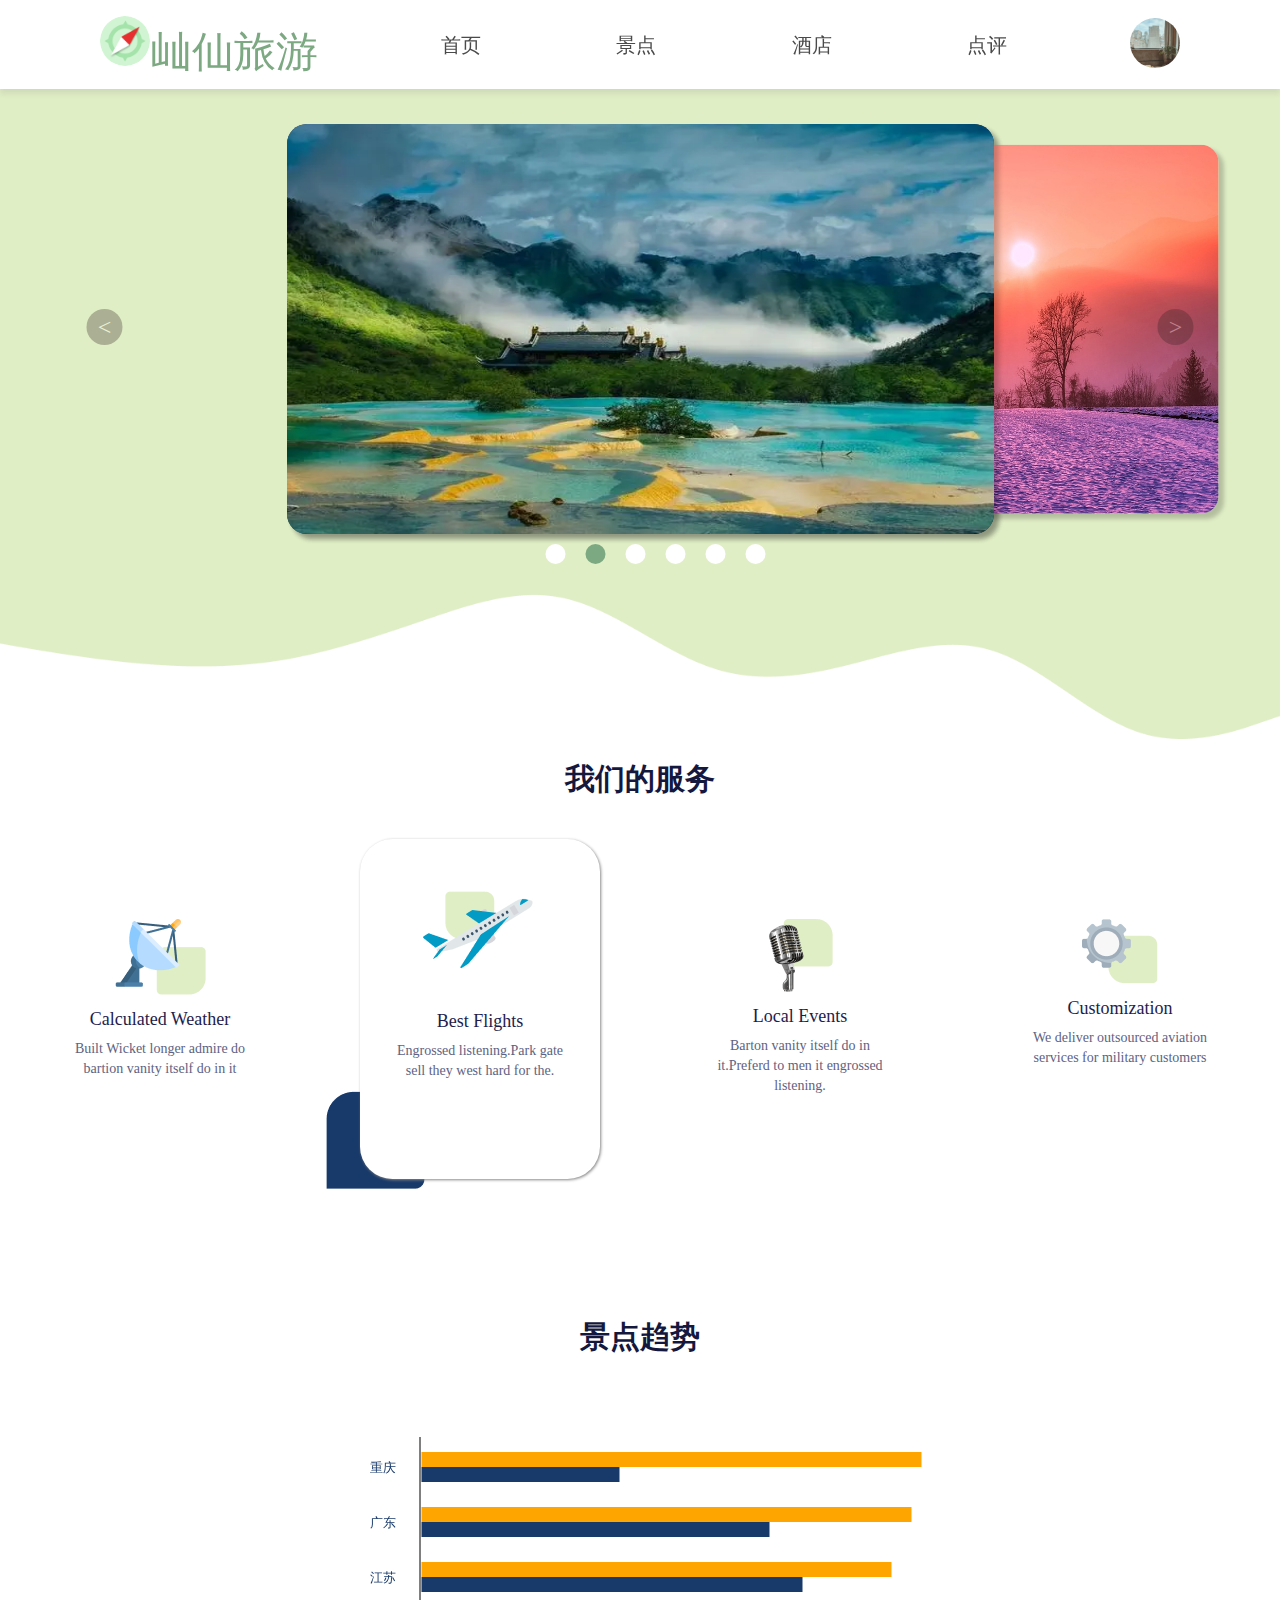
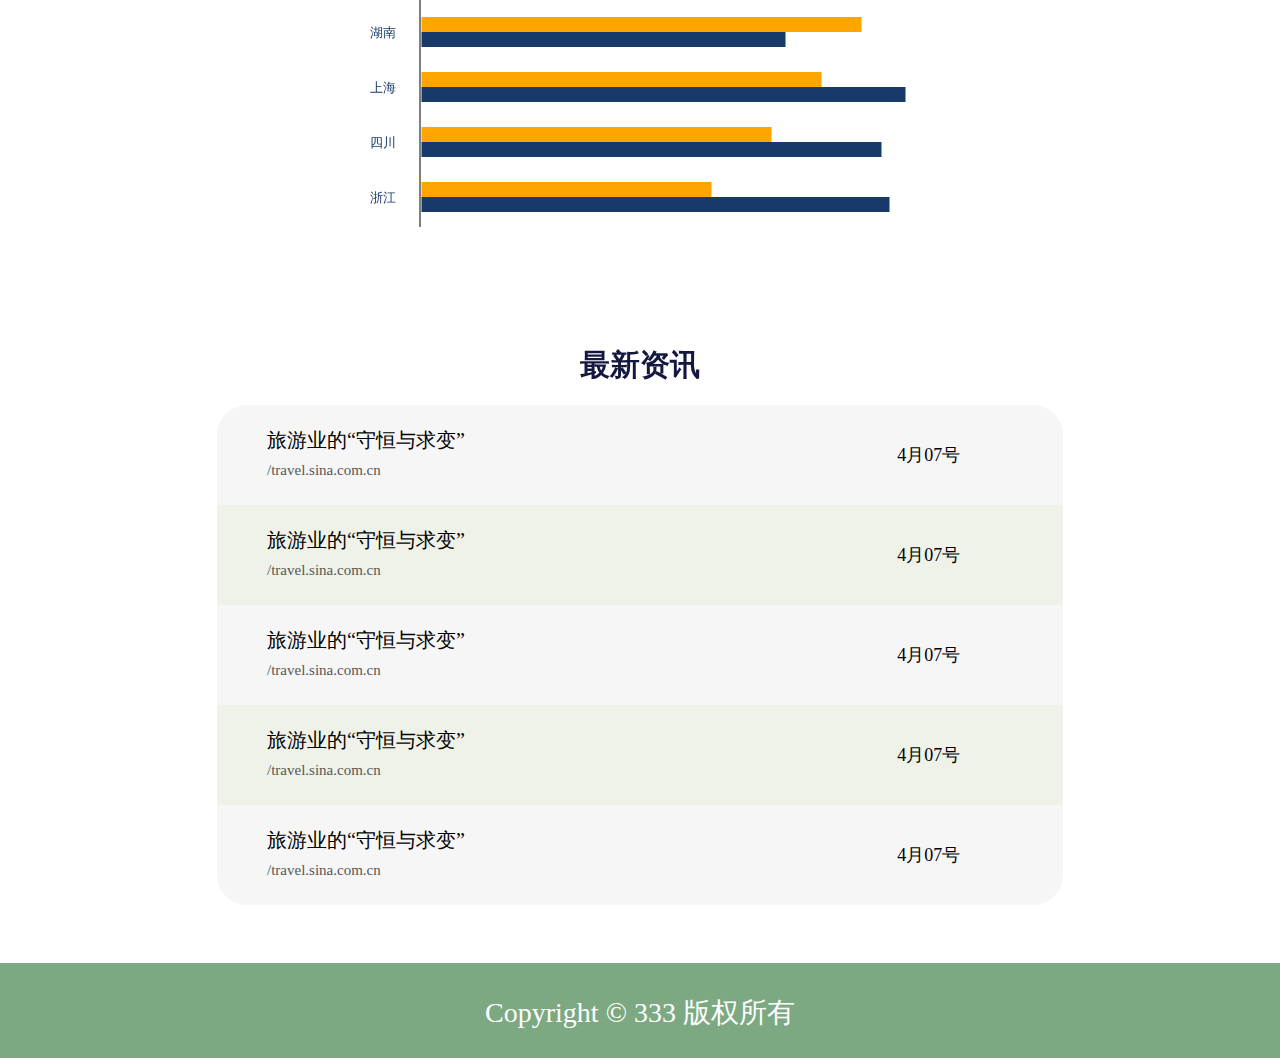
==== commit be7ec44b: "update merge" ====
--- a/index.html
+++ b/index.html
@@ -5,25 +5,25 @@
   <meta http-equiv="X-UA-Compatible" content="IE=edge">
   <meta name="viewport" content="width=device-width,initial-scale=1.0,minimum-scale=1.0,maximum-scale=1.0">
   <title>屾仙旅游</title>
-  <link rel="shortcut icon" href="./素材/logo.png">
+  <link rel="shortcut icon" href="./img/logo.png">
   <link href="CSS/index.css" rel="stylesheet" type="text/css">
   <link href="CSS/index_iphone.css" rel="stylesheet" media="screen and (max-device-width:900px)" />
 <body>
     <nav>  
       <a href="javascript:void(0);" class="icon">&#9776;</a>
       <ul class="topNav" id="topNav">
-        <li class="logo"><img src="./素材/logo.png"/>屾仙旅游</li>
-        <li class="nav"><a href="">主页</a></li>
-        <li class="nav"><a href="" >景点</a></li>
-        <li class="nav"><a href="">酒店</a></li>
-        <li class="nav firNav"><a href="">点评</a>
+        <li class="logo"><img src="./img/logo.png"/>屾仙旅游</li>
+        <li class="nav"><a href="index.html">首页</a></li>
+        <li class="nav"><a href="spot_main.html">景点</a></li>
+        <li class="nav"><a href="hotel.html">酒店</a></li>
+        <li class="nav firNav"><a href="comment.html">点评</a>
           <ul class="secNav">
-            <li>攥写点评</li>
+            <li><a href="comment.html">攥写点评</a></li>
             <li>发布照片</li>
           </ul>
         </li>
         <li class="nav perWeb"><a  href="personalWeb.html">个人中心</a></li>
-        <li class="photo"><a href="personalWeb.html"><img src="./素材/1.png"/></a></li>
+        <li class="photo"><a href="personalWeb.html"><img src="./img/1.png"/></a></li>
       </ul>
     </nav>
     <header>
@@ -36,22 +36,22 @@
         <!-- 轮播图片 -->
         <ul class="imgs">
           <li class="ones">
-          <a href="#"><img src="./素材/轮播图1.jpg" alt=""></a>
+          <a href="#"><img src="./img/轮播图1.jpg" alt=""></a>
           </li>
           <li class="two">
-            <a href="#" ><img src="./素材/轮播图2.jpg" alt=""></a>
+            <a href="#" ><img src="./img/轮播图2.jpg" alt=""></a>
           </li>
           <li class="three">
-            <a href="#"><img src="./素材/轮播图3.jpg" alt=""></a>
+            <a href="#"><img src="./img/轮播图3.jpg" alt=""></a>
           </li>
           <li class="four">
-            <a href="#"><img src="./素材/轮播图4.png" alt=""></a>
+            <a href="#"><img src="./img/轮播图4.png" alt=""></a>
           </li>
           <li class="five">
-            <a href="#"><img src="./素材/轮播图5.jpg" alt=""></a>
+            <a href="#"><img src="./img/轮播图5.jpg" alt=""></a>
           </li>
           <li class="six">
-            <a href="#"><img src="./素材/轮播图6.jpg" alt=""></a>
+            <a href="#"><img src="./img/轮播图6.jpg" alt=""></a>
           </li>
         </ul>
         <!-- 小圆圈 -->
@@ -69,7 +69,7 @@
     <section>
       <div class="service">
         <figure>
-          <img src="./素材/主页1.png"/>
+          <img src="./img/主页1.png"/>
           <figcaption>Calculated Weather</figcaption>
           <figcaption>Built Wicket longer admire do bartion vanity itself do in it</figcaption>
         </figure>
@@ -77,16 +77,16 @@
 
       <div class="service">
         <figure>
-          <img src="./素材/主页2.png"/>
+          <img src="./img/主页2.png"/>
           <figcaption>Best Flights</figcaption>
           <figcaption>Engrossed listening.Park gate sell they west hard for the.</figcaption>
         </figure>
-        <img src="./素材/主页2-1.png"/>
+        <img src="./img/主页2-1.png"/>
       </div>
 
       <div class="service">
         <figure>
-          <img src="./素材/主页4.png"/>
+          <img src="./img/主页4.png"/>
           <figcaption>Local Events</figcaption>
           <figcaption>Barton vanity itself do in it.Preferd to men it engrossed listening.</figcaption>
         </figure>
@@ -94,7 +94,7 @@
 
       <div class="service">
         <figure>
-          <img src="./素材/主页5.png"/>
+          <img src="./img/主页5.png"/>
           <figcaption>Customization</figcaption>
           <figcaption>We deliver outsourced aviation services for military customers</figcaption>
         </figure>
--- a/CSS/index.css
+++ b/CSS/index.css
@@ -22,9 +22,9 @@
 }
 
 /* 自适应 */
-/* @media screen and (max-width: 900px) {
+/*@media screen and (max-width: 900px) {
   nav ul{margin: 0;}
-  .topNav .nav{display: none;}
+  .topNav .nav,.photo{display: none;}
   .topNav li:first-child{margin: 0 auto;}
   .icon {
     display: block;         
@@ -32,21 +32,23 @@
 }
 @media screen and (max-width: 900px) {
   ul.responsive{flex-direction: column;padding: 0;}
+  ul.responsive li{transition: all 0.3s ease;}
   ul.responsive .nav{
     display: block;
     background-color:#76db83;
     position: relative; 
     top:35px;
-    left: -173px;
-    width: 60%;
+    left: -25%;
+    width: 50%;
     padding: 40px 0;
-    border:#14183E 1px solid;
     font-size: 35px;
   }
-  ul.responsive li.logo{position: relative; top: 17px;left: -25px;}
-  ul.responsive li.photo{position: absolute;right:100px;top: 18px;}
+  ul.responsive li.logo{position: relative; top: 17px;}
   ul.responsive .icon {
     position: absolute;      
+  }
+  ul.responsive .perWeb{
+    border-radius: 0 0 20px 20px;
   }
   ul.responsive .nav:hover{
     font-family: 'Spectral SC';
@@ -54,9 +56,11 @@
     border-bottom:none;
     background-color: #7CA982;
     font-size: 35px;
+    transition: all 0.5s ease;
   }
   ul.responsive .secNav{
-    top:101px;
+    position: relative;
+    top:40px;
     left: 0;
     width: 100%;
     height: 112px;
@@ -64,8 +68,7 @@
   }
   ul.responsive .secNav li{
     padding: 18px 0;
-  }
-} */
+  } */
 
 
 nav{
@@ -165,7 +168,7 @@
 header{
   height:650px;
   width: 100%;
-  background:url("../素材/背景.png");
+  background:url("../img/背景.png");
   background-size: 100% 100%;
   z-index: -1;
 }
@@ -399,6 +402,7 @@
 
 /* footer部分 */
 footer p{
+  width: 100%;
   height:33px;
   background-color:#7CA982;
   font-family: "SimSun";
